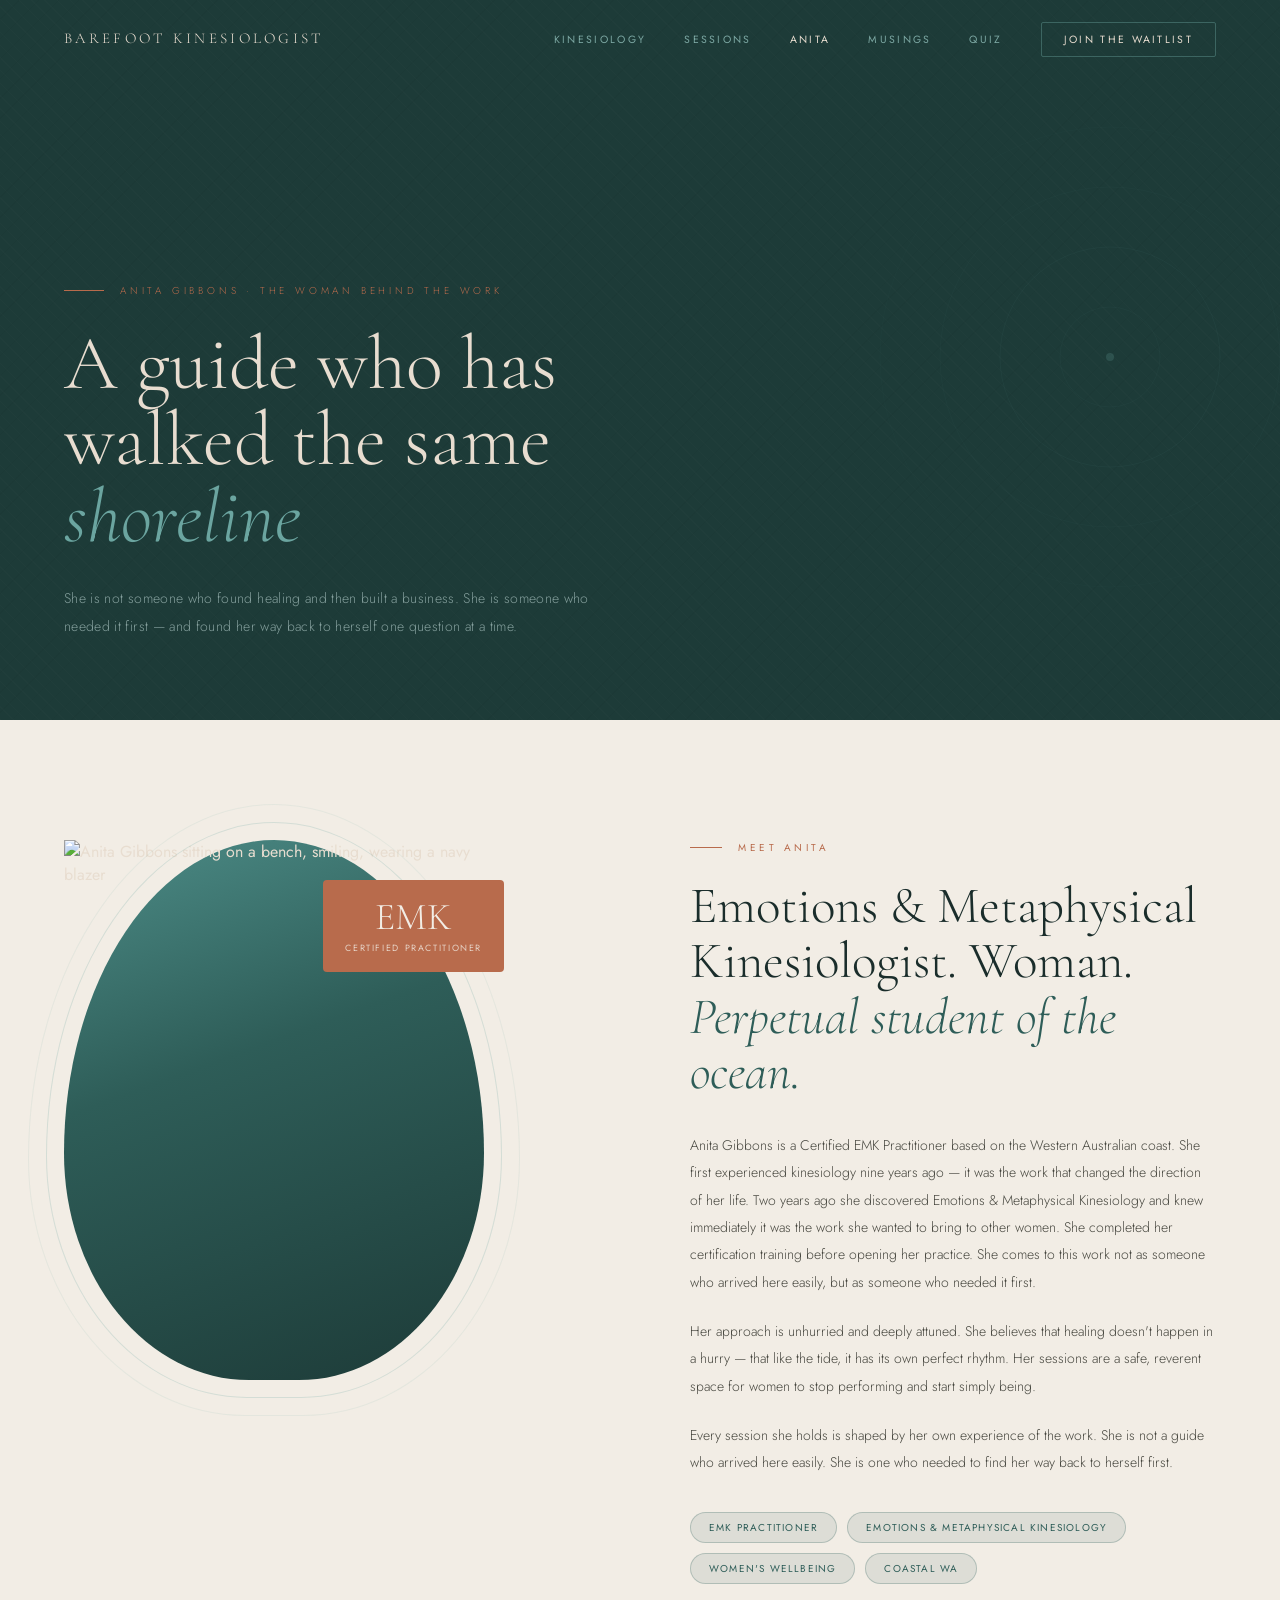
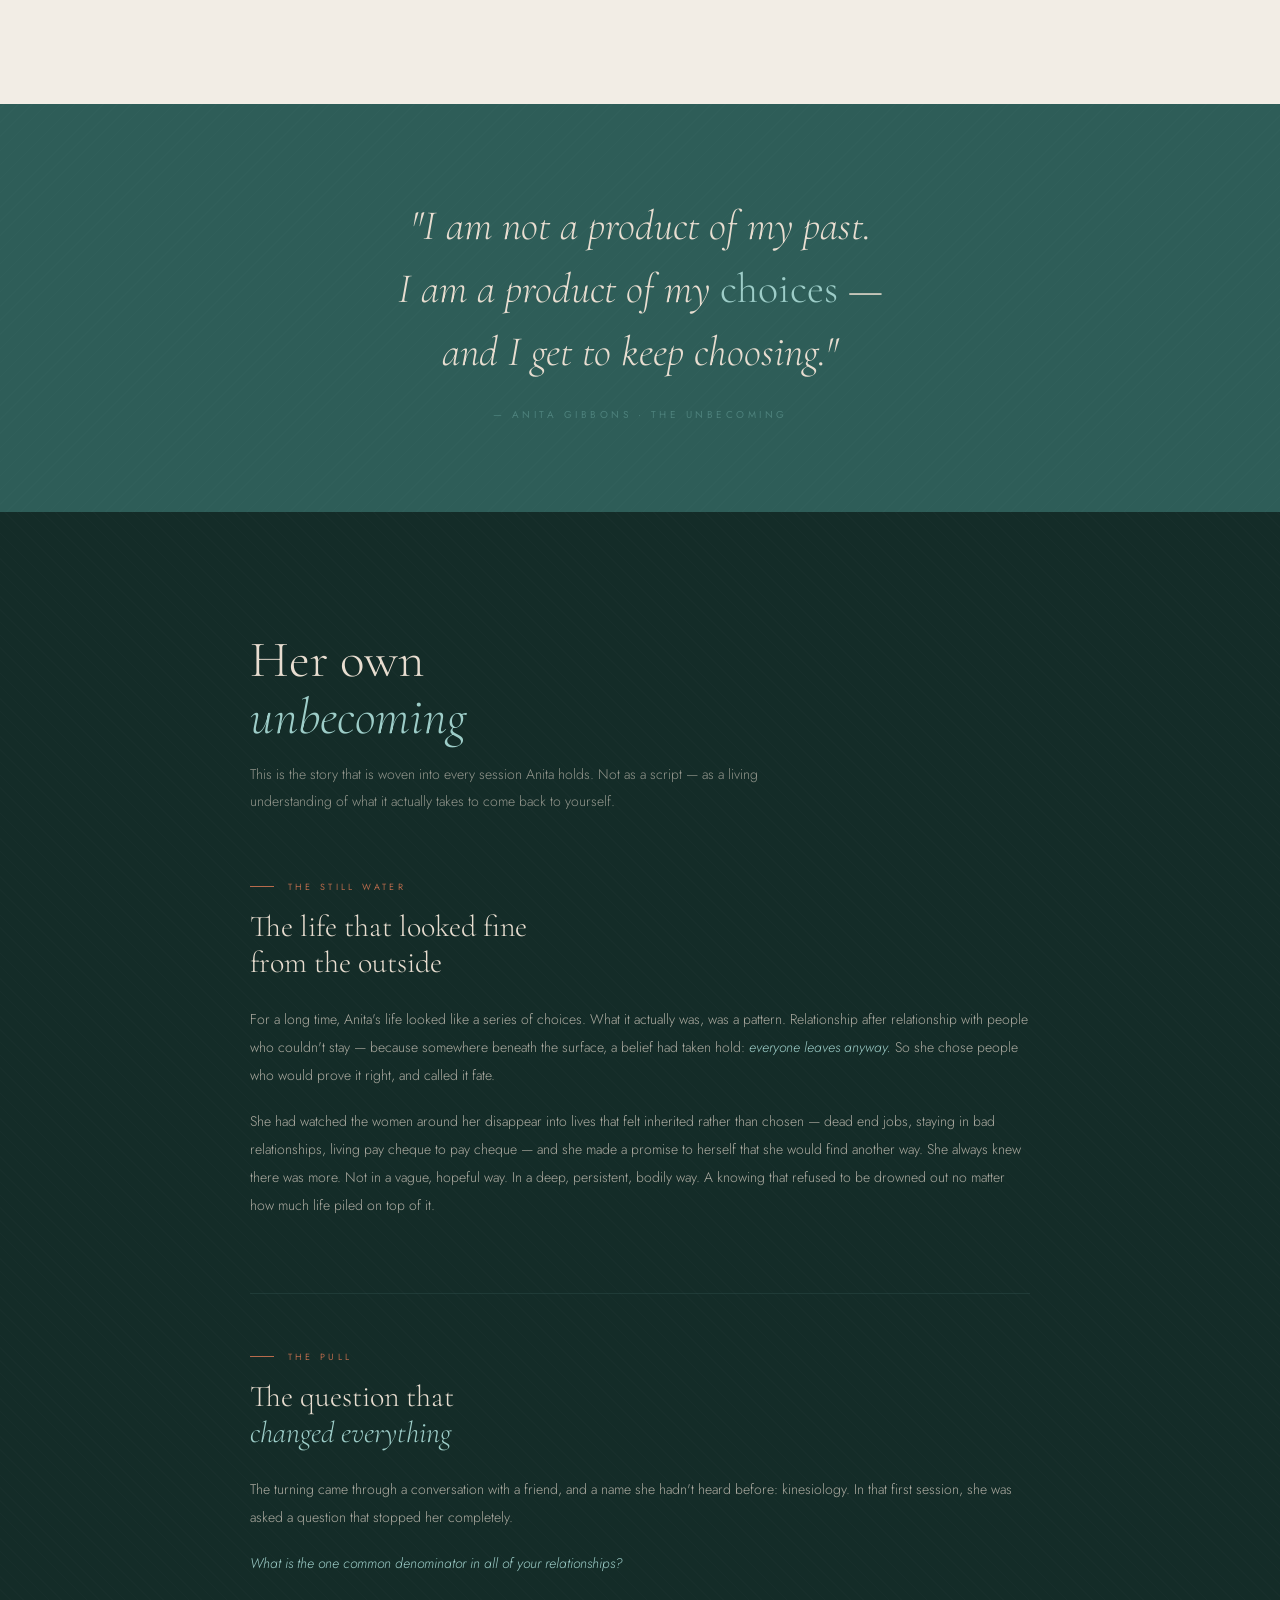
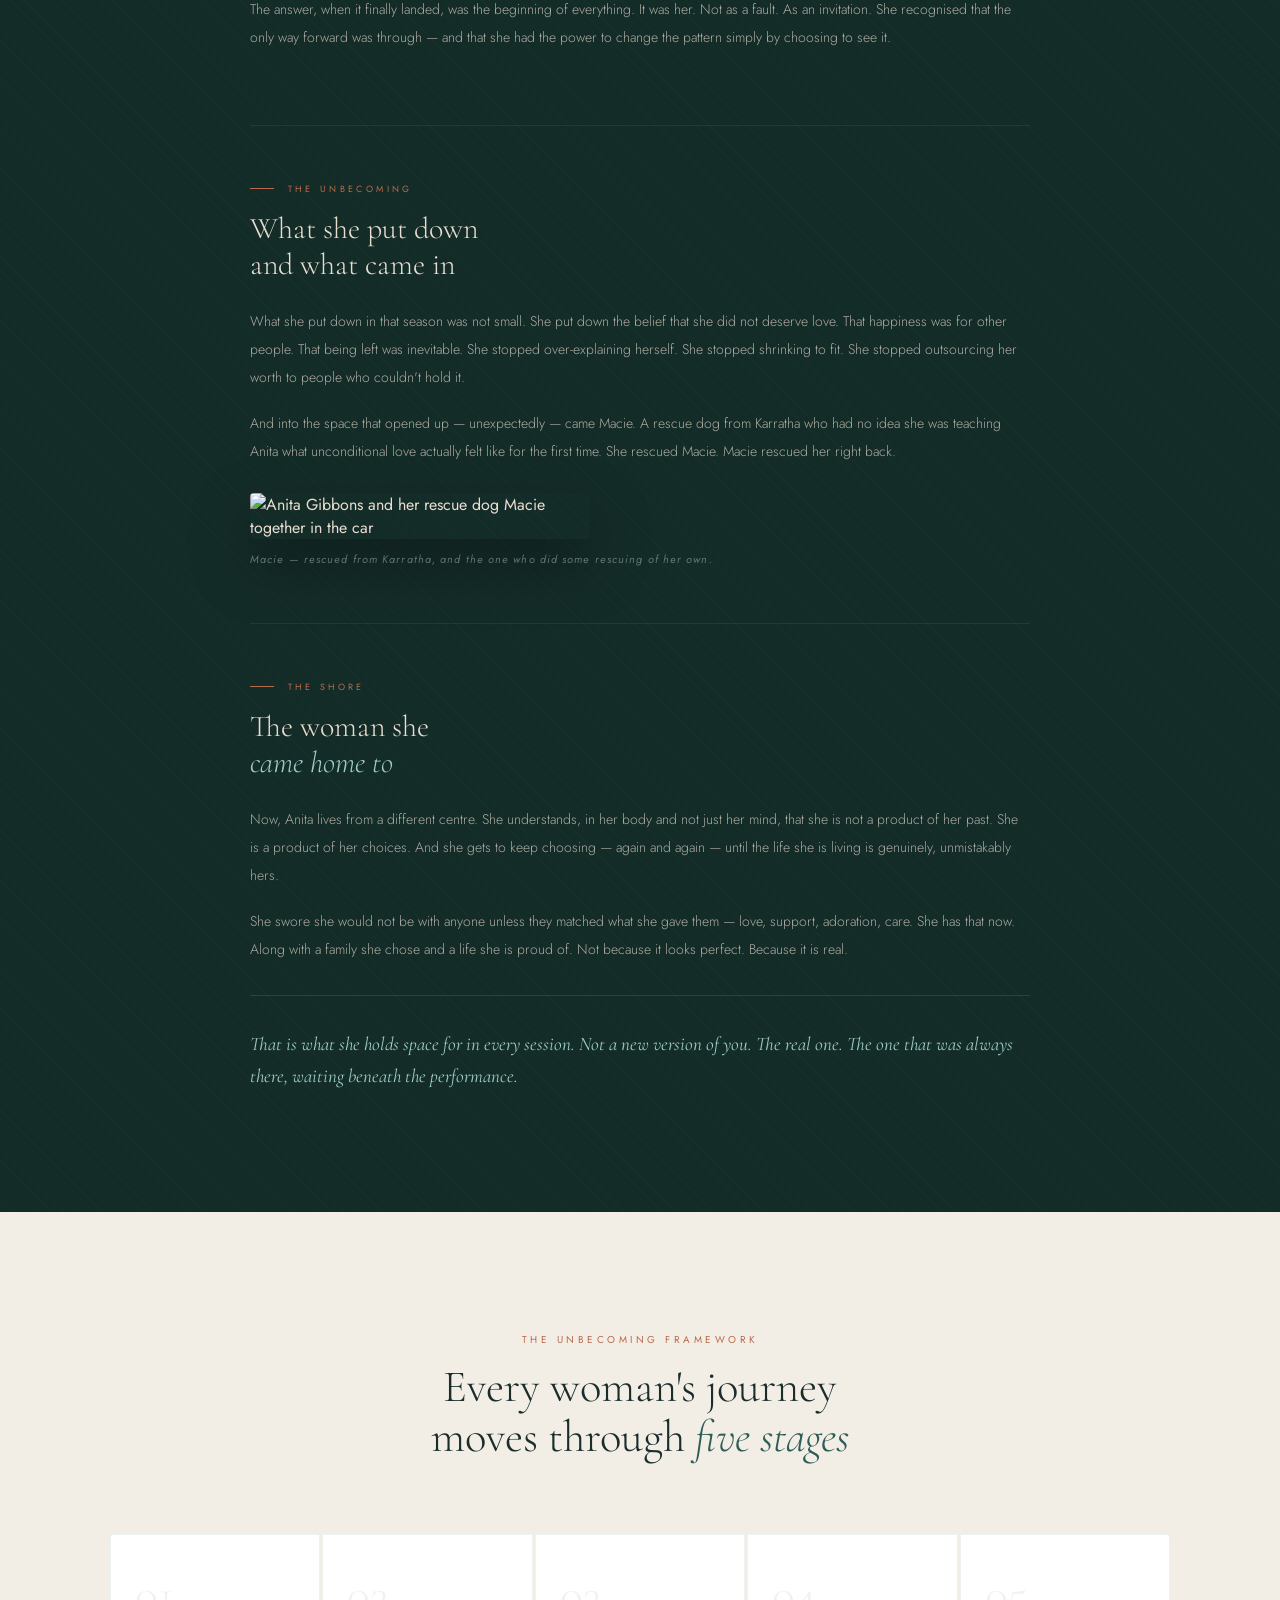
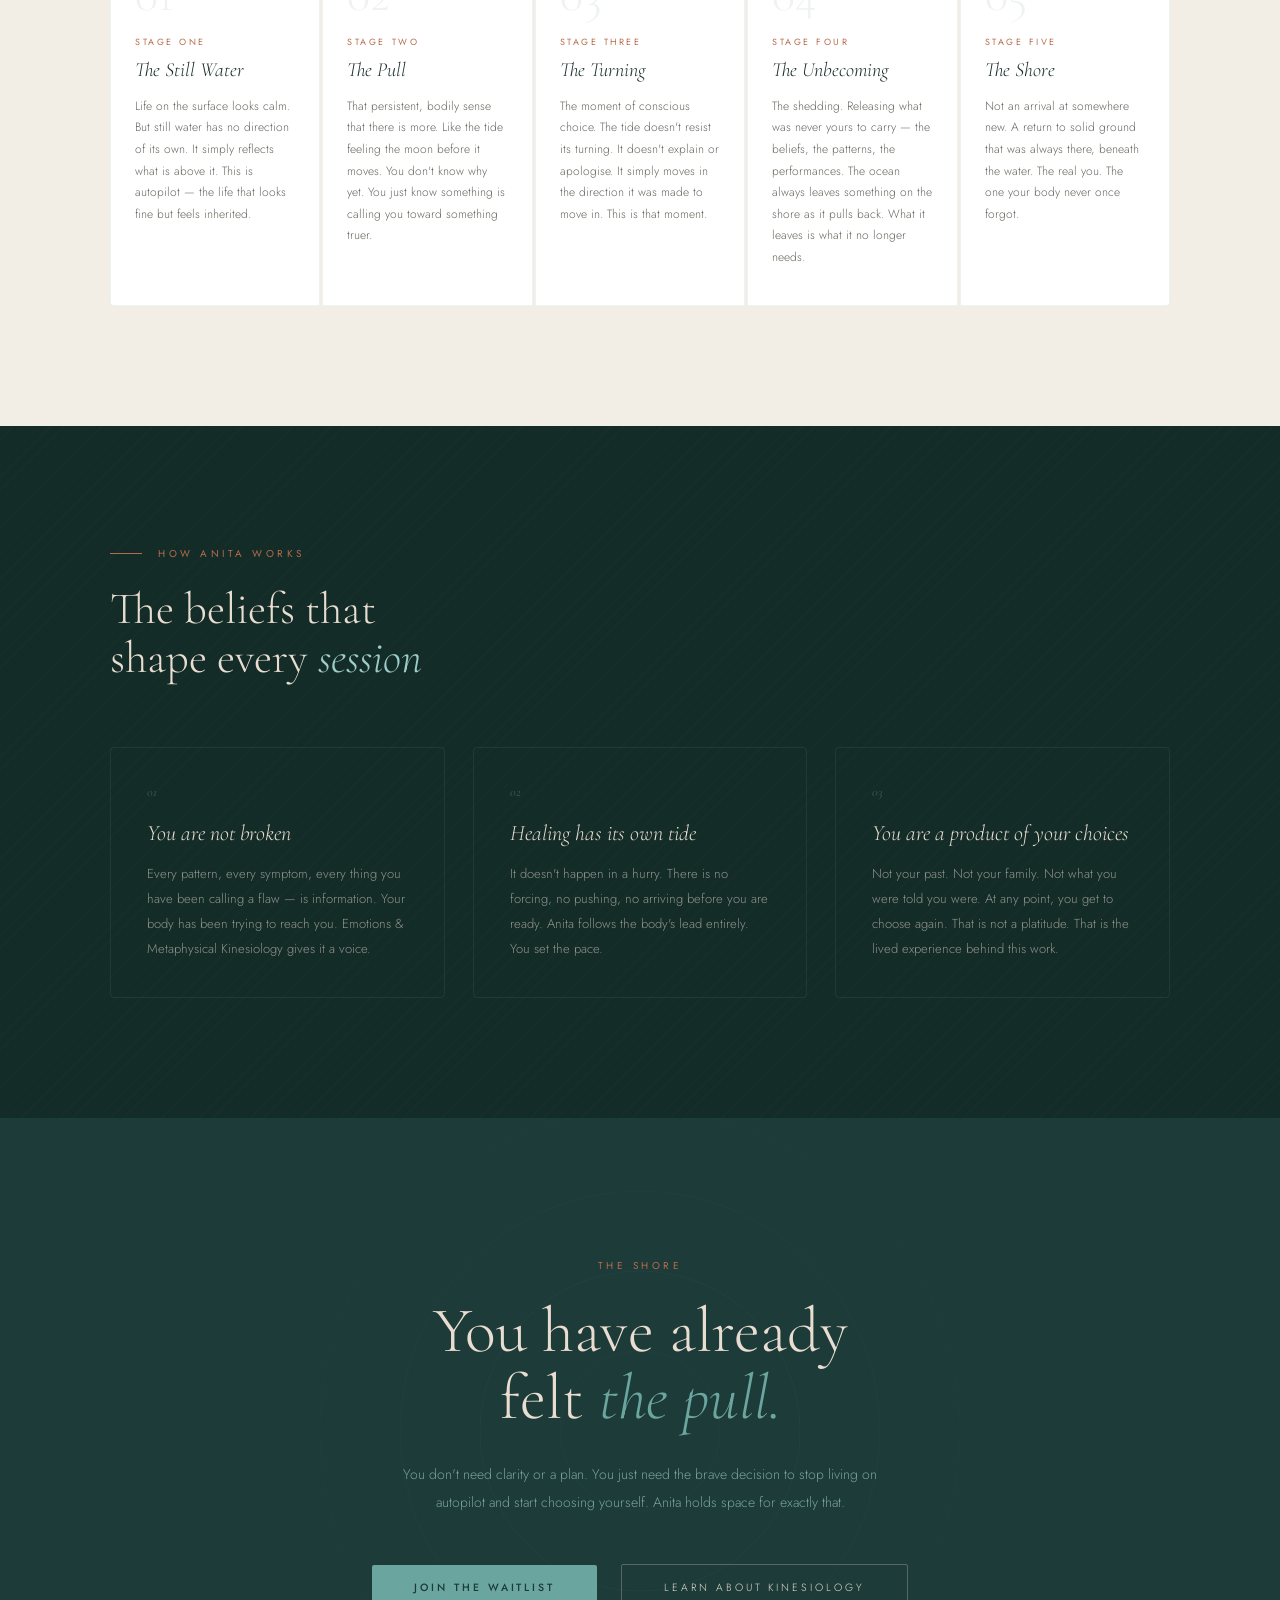
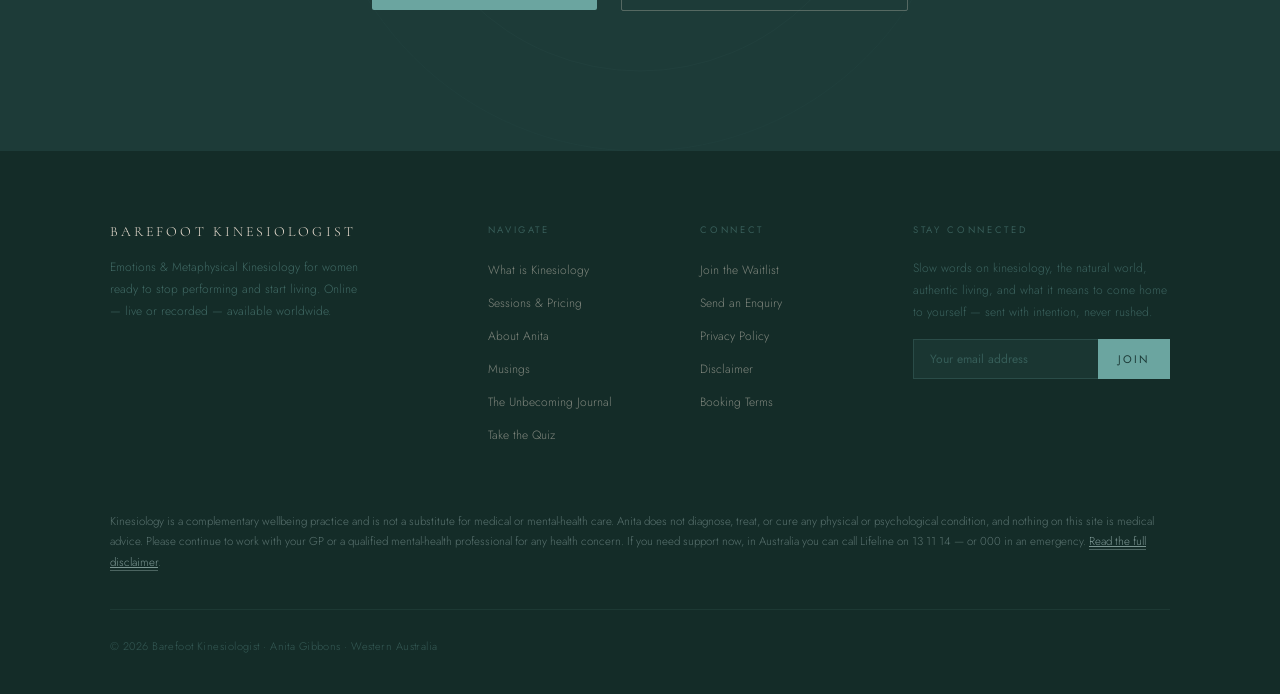
==== about.html @ 01e32546 "Add files via upload" ====
<!DOCTYPE html>
<html lang="en">
<head>
<meta charset="UTF-8">
<meta name="viewport" content="width=device-width, initial-scale=1.0">
<title>About Anita · Barefoot Kinesiologist</title>
<meta name="description" content="Meet Anita Gibbons — Emotions & Metaphysical Kinesiologist on the Western Australian coast, and the story of her own unbecoming.">
<link rel="icon" href="favicon.ico">
<link rel="apple-touch-icon" href="apple-touch-icon.png">
<meta property="og:type" content="website">
<meta property="og:site_name" content="Barefoot Kinesiologist">
<meta property="og:title" content="About Anita · Barefoot Kinesiologist">
<meta property="og:description" content="Meet Anita Gibbons — Emotions & Metaphysical Kinesiologist on the Western Australian coast, and the story of her own unbecoming.">
<meta property="og:image" content="/og-image.jpg">
<meta name="twitter:card" content="summary_large_image">
<link rel="preconnect" href="https://fonts.googleapis.com">
<link href="https://fonts.googleapis.com/css2?family=Cormorant+Garamond:ital,wght@0,300;0,400;0,500;1,300;1,400;1,500&family=Jost:wght@200;300;400;500&display=swap" rel="stylesheet">
<style>
*,*::before,*::after{margin:0;padding:0;box-sizing:border-box;}
html{scroll-behavior:smooth;}
:root{
  --bone:#E8DDD0;--sand:#D4B896;
  --terra:#B86B4C;--terra-l:#C8856A;
  --glass:#6BA5A0;--glass-l:#9DCDC8;--glass-d:#4A8580;
  --weed:#2E5D58;--dark:#1D3B38;--darker:#142C28;
  --cream:#F2EDE5;--cream2:#EDE7DF;
  --serif:'Cormorant Garamond',Georgia,serif;
  --sans:'Jost',sans-serif;
}
body{font-family:var(--sans);background:var(--dark);color:var(--bone);overflow-x:hidden;}
a{cursor:pointer;}

/* === NAV === */
nav{
  position:fixed;top:0;left:0;right:0;z-index:200;
  padding:26px 64px;display:flex;justify-content:space-between;align-items:center;
  transition:background .45s,padding .35s,border-color .4s;
  border-bottom:0.5px solid transparent;
}
nav.scrolled{
  background:rgba(20,44,40,0.96);backdrop-filter:blur(16px);
  padding:16px 64px;border-color:rgba(107,165,160,0.14);
}
.nav-logo{
  font-family:var(--serif);font-size:15px;font-weight:300;
  letter-spacing:.22em;text-transform:uppercase;color:var(--bone);text-decoration:none;
}
.nav-links{display:flex;gap:38px;list-style:none;align-items:center;}
.nav-links a{
  font-size:10.5px;letter-spacing:.22em;text-transform:uppercase;
  color:rgba(157,205,200,.75);text-decoration:none;transition:color .3s;
}
.nav-links a:hover{color:var(--bone);}
.nav-cta{
  padding:9px 22px !important;
  border:0.5px solid rgba(107,165,160,.4) !important;
  border-radius:2px;color:var(--bone) !important;
  transition:background .3s,border-color .3s !important;
}
.nav-cta:hover{background:rgba(107,165,160,.12) !important;border-color:var(--glass) !important;}

/* === PAGE HERO === */
#page-hero{
  min-height:80vh;background:var(--dark);
  display:flex;flex-direction:column;justify-content:flex-end;
  position:relative;overflow:hidden;padding:0 64px 80px;
}
.hero-grain{
  position:absolute;inset:0;pointer-events:none;
  background-image:repeating-linear-gradient(45deg,rgba(255,255,255,.011) 0,rgba(255,255,255,.011) 1px,transparent 1px,transparent 9px),
    repeating-linear-gradient(-45deg,rgba(0,0,0,.03) 0,rgba(0,0,0,.03) 1px,transparent 1px,transparent 14px);
}
.hero-rings{
  position:absolute;right:-80px;top:50%;transform:translateY(-50%);
  pointer-events:none;opacity:.6;
}
.hero-content{max-width:720px;position:relative;z-index:2;}
.hero-eyebrow{
  display:flex;align-items:center;gap:16px;margin-bottom:28px;
  opacity:0;animation:fadeUp .9s .2s forwards;
}
.hero-eyebrow-line{width:40px;height:0.5px;background:var(--terra);}
.hero-eyebrow span{font-size:10px;letter-spacing:.38em;text-transform:uppercase;color:var(--terra);font-weight:300;}
.hero-headline{
  font-family:var(--serif);font-size:clamp(48px,6vw,78px);font-weight:300;
  line-height:1.0;color:var(--bone);margin-bottom:28px;
  opacity:0;animation:fadeUp .9s .35s forwards;
}
.hero-headline em{font-style:italic;color:var(--glass);}
.hero-sub{
  font-size:14px;font-weight:300;line-height:2;color:rgba(158,184,181,.8);
  max-width:540px;letter-spacing:.025em;
  opacity:0;animation:fadeUp .9s .5s forwards;
}

@keyframes fadeUp{from{opacity:0;transform:translateY(24px)}to{opacity:1;transform:translateY(0)}}
@keyframes fadeIn{from{opacity:0}to{opacity:1}}

/* === SHARED === */
.btn-primary{
  display:inline-block;padding:15px 42px;background:var(--glass);
  color:var(--dark);font-family:var(--sans);font-size:10.5px;
  letter-spacing:.28em;text-transform:uppercase;font-weight:500;
  text-decoration:none;border-radius:2px;transition:background .3s,transform .2s;
}
.btn-primary:hover{background:var(--glass-l);transform:translateY(-2px);}
.btn-ghost{
  display:inline-block;padding:15px 42px;background:transparent;
  color:var(--bone);font-family:var(--sans);font-size:10.5px;
  letter-spacing:.28em;text-transform:uppercase;font-weight:300;
  text-decoration:none;border-radius:2px;
  border:0.5px solid rgba(232,221,208,.28);transition:border-color .3s,background .3s;
}
.btn-ghost:hover{border-color:rgba(232,221,208,.55);background:rgba(232,221,208,.04);}
.section-eyebrow{
  font-size:10px;letter-spacing:.35em;text-transform:uppercase;
  color:var(--terra);margin-bottom:24px;
  display:flex;align-items:center;gap:16px;
}
.eyebrow-line{width:32px;height:0.5px;background:var(--terra);}

/* === INTRO SECTION === */
#intro{
  background:var(--cream);padding:120px 64px;
  display:grid;grid-template-columns:1fr 1fr;
  gap:100px;align-items:start;
}
.intro-left{}
.intro-photo{
  width:100%;max-width:420px;
  height:540px;
  border-radius:50% 50% 44% 44% / 58% 58% 42% 42%;
  background:linear-gradient(160deg,#4D8D88 0%,#2E5D58 40%,#1D3B38 100%);
  position:relative;display:flex;align-items:flex-end;justify-content:center;
  padding-bottom:48px;
}
.intro-photo-text{
  font-family:var(--serif);font-style:italic;font-size:15px;
  color:rgba(232,221,208,.35);text-align:center;line-height:1.7;
}
.intro-photo-img{
  position:absolute;inset:0;width:100%;height:100%;
  object-fit:cover;object-position:50% 22%;
}
.intro-photo-ring{
  position:absolute;inset:-18px;
  border-radius:50% 50% 44% 44% / 58% 58% 42% 42%;
  border:0.5px solid rgba(107,165,160,.22);pointer-events:none;
}
.intro-photo-ring-2{
  position:absolute;inset:-36px;
  border-radius:50% 50% 44% 44% / 58% 58% 42% 42%;
  border:0.5px solid rgba(107,165,160,.1);pointer-events:none;
}
.intro-badge{
  position:absolute;top:40px;right:-20px;
  background:var(--terra);color:var(--cream);
  padding:18px 22px;border-radius:4px;text-align:center;
}
.intro-badge-num{
  font-family:var(--serif);font-size:38px;font-weight:300;
  display:block;line-height:1;color:var(--cream);
}
.intro-badge-label{
  font-size:9px;letter-spacing:.18em;text-transform:uppercase;
  display:block;margin-top:5px;opacity:.8;
}
.intro-right{}
.intro-h2{
  font-family:var(--serif);font-size:clamp(38px,4vw,54px);
  font-weight:300;line-height:1.08;color:#1A2D2B;margin-bottom:32px;
}
.intro-h2 em{font-style:italic;color:var(--weed);}
.intro-body{
  font-size:14px;font-weight:300;line-height:1.95;
  color:#484840;margin-bottom:22px;
}
.cred-row{display:flex;flex-wrap:wrap;gap:10px;margin-top:36px;}
.cred-pill{
  padding:7px 18px;border-radius:40px;
  background:rgba(46,93,88,.1);
  border:0.5px solid rgba(46,93,88,.25);
  font-size:10px;letter-spacing:.12em;text-transform:uppercase;
  color:var(--weed);
}

/* === PHILOSOPHY BAND === */
#philosophy{
  background:var(--weed);padding:90px 64px;
  text-align:center;position:relative;overflow:hidden;
}
#philosophy::after{
  content:'';position:absolute;inset:0;pointer-events:none;
  background-image:repeating-linear-gradient(-45deg,rgba(255,255,255,.013) 0,rgba(255,255,255,.013) 1px,transparent 1px,transparent 10px);
}
.philosophy-inner{max-width:780px;margin:0 auto;position:relative;z-index:1;}
.philosophy-quote{
  font-family:var(--serif);font-size:clamp(26px,3.5vw,42px);
  font-style:italic;font-weight:300;color:var(--bone);
  line-height:1.5;margin-bottom:24px;
}
.philosophy-quote em{font-style:normal;color:var(--glass-l);}
.philosophy-attr{
  font-size:10px;letter-spacing:.35em;text-transform:uppercase;
  color:rgba(107,165,160,.5);
}

/* === STORY SECTION === */
#story{
  background:var(--darker);padding:120px 64px;
  position:relative;overflow:hidden;
}
#story::before{
  content:'';position:absolute;inset:0;pointer-events:none;
  background-image:repeating-linear-gradient(45deg,rgba(255,255,255,.011) 0,rgba(255,255,255,.011) 1px,transparent 1px,transparent 9px);
}
.story-inner{
  max-width:780px;margin:0 auto;position:relative;z-index:1;
}
.story-header{margin-bottom:64px;}
.story-h2{
  font-family:var(--serif);font-size:clamp(36px,4vw,52px);
  font-weight:300;color:var(--bone);line-height:1.1;margin-bottom:16px;
}
.story-h2 em{font-style:italic;color:var(--glass-l);}
.story-intro{
  font-size:14px;font-weight:300;line-height:1.95;
  color:rgba(232,221,208,.6);max-width:560px;
}
.story-block{
  margin-bottom:56px;padding-bottom:56px;
  border-bottom:0.5px solid rgba(107,165,160,.12);
}
.story-block:last-child{border-bottom:none;margin-bottom:0;padding-bottom:0;}
.story-stage{
  font-size:9px;letter-spacing:.38em;text-transform:uppercase;
  color:var(--terra);margin-bottom:16px;
  display:flex;align-items:center;gap:14px;
}
.story-stage-line{width:24px;height:0.5px;background:var(--terra);}
.story-title{
  font-family:var(--serif);font-size:clamp(22px,2.5vw,30px);
  font-weight:300;color:var(--bone);line-height:1.2;margin-bottom:24px;
}
.story-title em{font-style:italic;color:var(--glass-l);}
.story-body{
  font-size:14px;font-weight:300;line-height:2;
  color:rgba(232,221,208,.72);margin-bottom:18px;
}
.story-body em{font-style:italic;color:var(--glass-l);}
.story-photo{
  margin:28px 0 4px;border-radius:4px;overflow:hidden;
  max-width:340px;box-shadow:0 24px 60px rgba(0,0,0,.35);
}
.story-photo img{width:100%;display:block;}
.story-photo-caption{
  font-size:11px;letter-spacing:.1em;color:rgba(158,184,181,.55);
  margin-top:12px;font-style:italic;
}
.story-closing{
  font-family:var(--serif);font-style:italic;font-size:19px;
  color:var(--glass-l);line-height:1.7;
  padding:32px 0 0;
  border-top:0.5px solid rgba(107,165,160,.2);
  margin-top:32px;
}

/* === FRAMEWORK SECTION === */
#framework{
  background:var(--cream);padding:120px 64px;
}
.framework-header{
  max-width:600px;margin:0 auto 72px;text-align:center;
}
.framework-tag{
  font-size:10px;letter-spacing:.35em;text-transform:uppercase;
  color:var(--terra);margin-bottom:16px;
}
.framework-h2{
  font-family:var(--serif);font-size:clamp(32px,3.5vw,48px);
  font-weight:300;color:#1A2D2B;line-height:1.1;
}
.framework-h2 em{font-style:italic;color:var(--weed);}
.framework-grid{
  display:grid;grid-template-columns:repeat(5,1fr);
  gap:2px;max-width:1060px;margin:0 auto;
}
.fw-card{
  padding:36px 24px;background:#fff;
  border:0.5px solid rgba(46,93,88,.08);
  position:relative;
}
.fw-card:first-child{border-radius:4px 0 0 4px;}
.fw-card:last-child{border-radius:0 4px 4px 0;}
.fw-num{
  font-family:var(--serif);font-size:48px;font-weight:300;
  color:rgba(46,93,88,.08);line-height:1;margin-bottom:16px;
}
.fw-stage{
  font-size:9px;letter-spacing:.28em;text-transform:uppercase;
  color:var(--terra);margin-bottom:10px;
}
.fw-name{
  font-family:var(--serif);font-size:20px;font-weight:300;
  color:#1A2D2B;line-height:1.2;margin-bottom:14px;font-style:italic;
}
.fw-desc{
  font-size:12px;font-weight:300;line-height:1.8;
  color:#686860;
}

/* === VALUES SECTION === */
#values{
  background:var(--darker);padding:120px 64px;
  position:relative;overflow:hidden;
}
#values::before{
  content:'';position:absolute;inset:0;pointer-events:none;
  background-image:repeating-linear-gradient(135deg,rgba(255,255,255,.01) 0,rgba(255,255,255,.01) 1px,transparent 1px,transparent 9px);
}
.values-inner{
  max-width:1060px;margin:0 auto;position:relative;z-index:1;
}
.values-header{
  max-width:500px;margin-bottom:64px;
}
.values-h2{
  font-family:var(--serif);font-size:clamp(32px,3.5vw,46px);
  font-weight:300;color:var(--bone);line-height:1.1;margin-bottom:0;
}
.values-h2 em{font-style:italic;color:var(--glass-l);}
.values-grid{
  display:grid;grid-template-columns:repeat(3,1fr);gap:28px;
}
.value-card{
  padding:36px;
  border:0.5px solid rgba(107,165,160,.12);
  border-radius:4px;
}
.value-num{
  font-family:var(--serif);font-size:13px;font-style:italic;
  color:rgba(107,165,160,.4);margin-bottom:20px;
}
.value-title{
  font-family:var(--serif);font-size:22px;font-weight:300;
  color:var(--bone);line-height:1.2;margin-bottom:16px;font-style:italic;
}
.value-body{
  font-size:13px;font-weight:300;line-height:1.9;
  color:rgba(232,221,208,.58);
}

/* === CTA === */
#cta{
  background:var(--dark);padding:140px 64px;
  text-align:center;position:relative;overflow:hidden;
}
.cta-rings{
  position:absolute;top:50%;left:50%;transform:translate(-50%,-50%);
  pointer-events:none;
}
.cta-inner{position:relative;z-index:1;}
.cta-tag{
  font-size:10px;letter-spacing:.35em;text-transform:uppercase;
  color:var(--terra);margin-bottom:24px;
}
.cta-headline{
  font-family:var(--serif);font-size:clamp(38px,5vw,66px);
  font-weight:300;color:var(--bone);line-height:1.05;
  margin-bottom:28px;
}
.cta-headline em{font-style:italic;color:var(--glass);}
.cta-sub{
  font-size:14px;font-weight:300;line-height:2;
  color:rgba(157,205,200,.7);max-width:480px;margin:0 auto 48px;
}
.cta-buttons{display:flex;align-items:center;justify-content:center;gap:24px;}

/* === FOOTER === */
footer{background:var(--darker);padding:72px 64px 40px;}
.footer-grid{
  display:grid;grid-template-columns:2fr 1fr 1fr 1fr;
  gap:48px;max-width:1060px;margin:0 auto 56px;
}
.footer-brand-logo{
  font-family:var(--serif);font-size:14px;font-weight:300;
  letter-spacing:.22em;text-transform:uppercase;color:var(--bone);
  text-decoration:none;display:block;margin-bottom:16px;
}
.footer-tagline{
  font-size:12px;font-weight:300;line-height:1.85;
  color:rgba(107,165,160,.5);max-width:260px;
}
.footer-col-head{
  font-size:9.5px;letter-spacing:.28em;text-transform:uppercase;
  color:rgba(107,165,160,.4);margin-bottom:20px;
}
.footer-list{list-style:none;}
.footer-list li{margin-bottom:10px;}
.footer-list a{
  font-size:12px;font-weight:300;color:rgba(232,221,208,.5);
  text-decoration:none;transition:color .3s;
}
.footer-list a:hover{color:var(--bone);}
.footer-newsletter-note{
  font-size:12px;font-weight:300;line-height:1.85;
  color:rgba(107,165,160,.45);margin-bottom:16px;
}
.nl-row{display:flex;gap:0;}
.nl-row input{
  flex:1;background:rgba(107,165,160,.08);border:0.5px solid rgba(107,165,160,.2);
  border-right:none;padding:10px 16px;color:var(--bone);
  font-family:var(--sans);font-size:12px;outline:none;
}
.nl-row input::placeholder{color:rgba(107,165,160,.35);}
.nl-row button{
  background:var(--glass);color:var(--dark);border:none;
  padding:10px 20px;font-family:var(--sans);font-size:11px;
  letter-spacing:.18em;text-transform:uppercase;cursor:pointer;
  transition:background .3s;
}
.nl-row button:hover{background:var(--glass-l);}
.footer-bottom{
  max-width:1060px;margin:0 auto;
  border-top:0.5px solid rgba(107,165,160,.1);
  padding-top:28px;display:flex;justify-content:space-between;align-items:center;
}
.footer-copy{font-size:11px;font-weight:300;color:rgba(107,165,160,.38);letter-spacing:.04em;}
.footer-socials{display:flex;gap:22px;}
.soc-link{
  font-size:10px;letter-spacing:.2em;text-transform:uppercase;
  color:rgba(107,165,160,.42);text-decoration:none;transition:color .3s;
}
.soc-link:hover{color:var(--glass-l);}

/* REVEAL */
.reveal{opacity:0;transform:translateY(30px);transition:opacity .75s ease,transform .75s ease;}
.reveal.on{opacity:1;transform:translateY(0);}
.reveal-l{opacity:0;transform:translateX(-30px);transition:opacity .75s ease,transform .75s ease;}
.reveal-l.on{opacity:1;transform:translateX(0);}
.reveal-r{opacity:0;transform:translateX(30px);transition:opacity .75s ease,transform .75s ease;}
.reveal-r.on{opacity:1;transform:translateX(0);}
.d1{transition-delay:.1s;}.d2{transition-delay:.2s;}.d3{transition-delay:.3s;}.d4{transition-delay:.4s;}

/* === WAITLIST MODAL === */
.wl-backdrop{position:fixed;inset:0;z-index:9000;background:rgba(14,28,26,0.85);backdrop-filter:blur(8px);display:flex;align-items:center;justify-content:center;padding:24px;opacity:0;pointer-events:none;transition:opacity .35s;}
.wl-backdrop.open{opacity:1;pointer-events:all;}
.wl-modal{background:var(--dark);width:100%;max-width:520px;border-radius:4px;border:0.5px solid rgba(107,165,160,.22);position:relative;overflow:hidden;transform:translateY(32px) scale(0.97);transition:transform .42s cubic-bezier(.22,1,.36,1);}
.wl-backdrop.open .wl-modal{transform:translateY(0) scale(1);}
.wl-accent{height:2px;background:linear-gradient(90deg,var(--terra) 0%,var(--glass) 100%);}
.wl-close{position:absolute;top:16px;right:18px;background:none;border:none;cursor:pointer;color:rgba(107,165,160,.38);font-size:18px;line-height:1;transition:color .2s;padding:6px;}
.wl-close:hover{color:rgba(107,165,160,.75);}
.wl-body{padding:42px 46px 46px;}
.wl-eyebrow{font-size:9.5px;letter-spacing:.38em;text-transform:uppercase;color:var(--terra);margin-bottom:14px;display:flex;align-items:center;gap:14px;}
.wl-eyebrow-line{width:28px;height:0.5px;background:var(--terra);}
.wl-title{font-family:var(--serif);font-size:38px;font-weight:300;font-style:italic;color:var(--bone);line-height:1.08;margin-bottom:10px;}
.wl-sub{font-size:13px;font-weight:300;line-height:1.85;color:rgba(157,205,200,.6);margin-bottom:30px;}
.wl-session-label{display:block;font-size:9.5px;letter-spacing:.22em;text-transform:uppercase;color:rgba(157,205,200,.45);margin-bottom:10px;}
.wl-pills{display:flex;flex-wrap:wrap;gap:8px;margin-bottom:28px;}
.wl-pill{padding:9px 16px;border-radius:2px;cursor:pointer;font-family:var(--sans);font-size:10.5px;font-weight:300;letter-spacing:.12em;text-transform:uppercase;border:0.5px solid rgba(107,165,160,.26);color:rgba(157,205,200,.6);background:transparent;transition:all .2s;}
.wl-pill:hover{border-color:var(--glass);color:var(--glass-l);}
.wl-pill.active{background:rgba(107,165,160,.13);border-color:var(--glass);color:var(--glass-l);}
.wl-row{margin-bottom:15px;}
.wl-row label{display:block;font-size:9.5px;letter-spacing:.2em;text-transform:uppercase;color:rgba(157,205,200,.45);margin-bottom:8px;}
.wl-row input,.wl-row textarea{width:100%;padding:13px 16px;background:rgba(255,255,255,.04);border:0.5px solid rgba(107,165,160,.24);border-radius:2px;color:var(--bone);font-family:var(--sans);font-size:13px;font-weight:300;outline:none;transition:border-color .25s;resize:none;}
.wl-row input::placeholder,.wl-row textarea::placeholder{color:rgba(107,165,160,.28);}
.wl-row input:focus,.wl-row textarea:focus{border-color:rgba(107,165,160,.55);}
.wl-row input.wl-error{border-color:rgba(184,107,76,.65);}
.wl-submit{width:100%;margin-top:10px;padding:16px;background:var(--terra);border:none;border-radius:2px;color:var(--cream);font-family:var(--sans);font-size:10.5px;letter-spacing:.28em;text-transform:uppercase;font-weight:500;cursor:pointer;transition:background .3s,transform .2s;}
.wl-submit:hover{background:var(--terra-l);transform:translateY(-2px);}
.wl-note{font-size:11px;font-weight:300;color:rgba(107,165,160,.35);margin-top:14px;text-align:center;line-height:1.65;}
.wl-success{display:none;text-align:center;padding:64px 46px;}
.wl-success.show{display:block;}
.wl-success-ring{width:52px;height:52px;border-radius:50%;border:0.5px solid rgba(107,165,160,.38);display:flex;align-items:center;justify-content:center;margin:0 auto 26px;color:var(--glass);font-size:22px;}
.wl-success-title{font-family:var(--serif);font-size:34px;font-weight:300;font-style:italic;color:var(--bone);margin-bottom:12px;}
.wl-success-body{font-size:13px;font-weight:300;line-height:1.85;color:rgba(157,205,200,.6);max-width:320px;margin:0 auto 34px;}
</style>
<link rel="stylesheet" href="mobile.css">
</head>
<body>

<!-- MOBILE MENU -->
<div class="nav-mobile-menu" id="navMobileMenu" style="display:none;">
  <button class="nav-mobile-close" id="navMobileClose" aria-label="Close menu">&#x2715;</button>
  <ul>
      <li><a href="kinesiology.html">Kinesiology</a></li>
      <li><a href="sessions.html">Sessions</a></li>
      <li><a href="about.html">Anita</a></li>
      <li><a href="musings.html">Musings</a></li>
      <li><a href="quiz.html">Quiz</a></li>
    <li><a href="#" onclick="openWaitlist('');return false;" class="nav-mobile-cta">Join the Waitlist</a></li>
  </ul>
</div>

<!-- NAVIGATION -->
<nav id="main-nav">
  <a href="index.html" class="nav-logo">Barefoot Kinesiologist</a>
  <ul class="nav-links">
    <li><a href="kinesiology.html">Kinesiology</a></li>
    <li><a href="sessions.html">Sessions</a></li>
    <li><a href="about.html" style="color:var(--bone);">Anita</a></li>
    <li><a href="musings.html">Musings</a></li>
    <li><a href="quiz.html">Quiz</a></li>
    <li><a href="#" class="nav-cta" onclick="openWaitlist('');return false;">Join the Waitlist</a></li>
  </ul>
  <button class="nav-hamburger" id="navHamburger" aria-label="Open menu"><span></span><span></span><span></span></button>
</nav>

<!-- PAGE HERO -->
<section id="page-hero">
  <div class="hero-grain"></div>
  <div class="hero-rings">
    <svg aria-hidden="true" width="500" height="500" viewBox="0 0 500 500" fill="none">
      <circle cx="250" cy="250" r="230" stroke="rgba(107,165,160,0.09)" stroke-width="0.5"/>
      <circle cx="250" cy="250" r="170" stroke="rgba(107,165,160,0.13)" stroke-width="0.5"/>
      <circle cx="250" cy="250" r="110" stroke="rgba(107,165,160,0.18)" stroke-width="0.5"/>
      <circle cx="250" cy="250" r="50" stroke="rgba(107,165,160,0.15)" stroke-width="0.5"/>
      <circle cx="250" cy="250" r="4" fill="rgba(107,165,160,0.35)"/>
      <line x1="250" y1="20" x2="250" y2="480" stroke="rgba(107,165,160,0.04)" stroke-width="0.5"/>
      <line x1="20" y1="250" x2="480" y2="250" stroke="rgba(107,165,160,0.04)" stroke-width="0.5"/>
    </svg>
  </div>
  <div class="hero-content">
    <div class="hero-eyebrow">
      <div class="hero-eyebrow-line"></div>
      <span>Anita Gibbons · The woman behind the work</span>
    </div>
    <h1 class="hero-headline">
      A guide who has<br>walked the same <em>shoreline</em>
    </h1>
    <p class="hero-sub">
      She is not someone who found healing and then built a business. She is someone who needed it first — and found her way back to herself one question at a time.
    </p>
  </div>
</section>

<!-- INTRO -->
<section id="intro">
  <div class="intro-left reveal-l">
    <div class="intro-photo">
      <img class="intro-photo-img" src="images/anita-bench.jpg" alt="Anita Gibbons sitting on a bench, smiling, wearing a navy blazer">
      <div class="intro-photo-ring"></div>
      <div class="intro-photo-ring-2"></div>
      <div class="intro-badge">
        <span class="intro-badge-num">EMK</span>
        <span class="intro-badge-label">Certified Practitioner</span>
      </div>
    </div>
  </div>

  <div class="intro-right reveal-r">
    <div class="section-eyebrow" style="color:var(--terra);">
      <div class="eyebrow-line"></div>
      Meet Anita
    </div>
    <h2 class="intro-h2">Emotions &amp; Metaphysical<br>Kinesiologist. Woman.<br><em>Perpetual student of the ocean.</em></h2>
    <p class="intro-body">
      Anita Gibbons is a Certified EMK Practitioner based on the Western Australian coast. She first experienced kinesiology nine years ago — it was the work that changed the direction of her life. Two years ago she discovered Emotions & Metaphysical Kinesiology and knew immediately it was the work she wanted to bring to other women. She completed her certification training before opening her practice. She comes to this work not as someone who arrived here easily, but as someone who needed it first.
    </p>
    <p class="intro-body">
      Her approach is unhurried and deeply attuned. She believes that healing doesn't happen in a hurry — that like the tide, it has its own perfect rhythm. Her sessions are a safe, reverent space for women to stop performing and start simply being.
    </p>
    <p class="intro-body">
      Every session she holds is shaped by her own experience of the work. She is not a guide who arrived here easily. She is one who needed to find her way back to herself first.
    </p>
    <div class="cred-row">
      <span class="cred-pill">EMK Practitioner</span>
      <span class="cred-pill">Emotions & Metaphysical Kinesiology</span>
      <span class="cred-pill">Women's Wellbeing</span>
      <span class="cred-pill">Coastal WA</span>
    </div>
  </div>
</section>

<!-- PHILOSOPHY BAND -->
<section id="philosophy">
  <div class="philosophy-inner reveal">
    <p class="philosophy-quote">
      "I am not a product of my past.<br>I am a product of my <em>choices</em> —<br>and I get to keep choosing."
    </p>
    <p class="philosophy-attr">— Anita Gibbons · The unbecoming</p>
  </div>
</section>

<!-- STORY -->
<section id="story">
  <div class="story-inner">
    <div class="story-header reveal">
      <h2 class="story-h2">Her own<br><em>unbecoming</em></h2>
      <p class="story-intro">This is the story that is woven into every session Anita holds. Not as a script — as a living understanding of what it actually takes to come back to yourself.</p>
    </div>

    <div class="story-block reveal d1">
      <div class="story-stage"><div class="story-stage-line"></div>The Still Water</div>
      <h3 class="story-title">The life that looked fine<br>from the outside</h3>
      <p class="story-body">
        For a long time, Anita's life looked like a series of choices. What it actually was, was a pattern. Relationship after relationship with people who couldn't stay — because somewhere beneath the surface, a belief had taken hold: <em>everyone leaves anyway.</em> So she chose people who would prove it right, and called it fate.
      </p>
      <p class="story-body">
        She had watched the women around her disappear into lives that felt inherited rather than chosen — dead end jobs, staying in bad relationships, living pay cheque to pay cheque — and she made a promise to herself that she would find another way. She always knew there was more. Not in a vague, hopeful way. In a deep, persistent, bodily way. A knowing that refused to be drowned out no matter how much life piled on top of it.
      </p>
    </div>

    <div class="story-block reveal d2">
      <div class="story-stage"><div class="story-stage-line"></div>The Pull</div>
      <h3 class="story-title">The question that<br><em>changed everything</em></h3>
      <p class="story-body">
        The turning came through a conversation with a friend, and a name she hadn't heard before: kinesiology. In that first session, she was asked a question that stopped her completely.
      </p>
      <p class="story-body">
        <em>What is the one common denominator in all of your relationships?</em>
      </p>
      <p class="story-body">
        The answer, when it finally landed, was the beginning of everything. It was her. Not as a fault. As an invitation. She recognised that the only way forward was through — and that she had the power to change the pattern simply by choosing to see it.
      </p>
    </div>

    <div class="story-block reveal d3">
      <div class="story-stage"><div class="story-stage-line"></div>The Unbecoming</div>
      <h3 class="story-title">What she put down<br>and what came in</h3>
      <p class="story-body">
        What she put down in that season was not small. She put down the belief that she did not deserve love. That happiness was for other people. That being left was inevitable. She stopped over-explaining herself. She stopped shrinking to fit. She stopped outsourcing her worth to people who couldn't hold it.
      </p>
      <p class="story-body">
        And into the space that opened up — unexpectedly — came Macie. A rescue dog from Karratha who had no idea she was teaching Anita what unconditional love actually felt like for the first time. She rescued Macie. Macie rescued her right back.
      </p>
      <div class="story-photo">
        <img src="images/anita-macie.jpg" alt="Anita Gibbons and her rescue dog Macie together in the car">
      </div>
      <p class="story-photo-caption">Macie — rescued from Karratha, and the one who did some rescuing of her own.</p>
    </div>

    <div class="story-block reveal d4">
      <div class="story-stage"><div class="story-stage-line"></div>The Shore</div>
      <h3 class="story-title">The woman she<br><em>came home to</em></h3>
      <p class="story-body">
        Now, Anita lives from a different centre. She understands, in her body and not just her mind, that she is not a product of her past. She is a product of her choices. And she gets to keep choosing — again and again — until the life she is living is genuinely, unmistakably hers.
      </p>
      <p class="story-body">
        She swore she would not be with anyone unless they matched what she gave them — love, support, adoration, care. She has that now. Along with a family she chose and a life she is proud of. Not because it looks perfect. Because it is real.
      </p>
      <div class="story-closing">
        That is what she holds space for in every session. Not a new version of you. The real one. The one that was always there, waiting beneath the performance.
      </div>
    </div>
  </div>
</section>

<!-- THE FRAMEWORK -->
<section id="framework">
  <div class="framework-header reveal">
    <div class="framework-tag">The unbecoming framework</div>
    <h2 class="framework-h2">Every woman's journey<br>moves through <em>five stages</em></h2>
  </div>
  <div class="framework-grid">
    <div class="fw-card reveal d1">
      <div class="fw-num">01</div>
      <div class="fw-stage">Stage one</div>
      <div class="fw-name">The Still Water</div>
      <p class="fw-desc">Life on the surface looks calm. But still water has no direction of its own. It simply reflects what is above it. This is autopilot — the life that looks fine but feels inherited.</p>
    </div>
    <div class="fw-card reveal d2">
      <div class="fw-num">02</div>
      <div class="fw-stage">Stage two</div>
      <div class="fw-name">The Pull</div>
      <p class="fw-desc">That persistent, bodily sense that there is more. Like the tide feeling the moon before it moves. You don't know why yet. You just know something is calling you toward something truer.</p>
    </div>
    <div class="fw-card reveal d3">
      <div class="fw-num">03</div>
      <div class="fw-stage">Stage three</div>
      <div class="fw-name">The Turning</div>
      <p class="fw-desc">The moment of conscious choice. The tide doesn't resist its turning. It doesn't explain or apologise. It simply moves in the direction it was made to move in. This is that moment.</p>
    </div>
    <div class="fw-card reveal d4">
      <div class="fw-num">04</div>
      <div class="fw-stage">Stage four</div>
      <div class="fw-name">The Unbecoming</div>
      <p class="fw-desc">The shedding. Releasing what was never yours to carry — the beliefs, the patterns, the performances. The ocean always leaves something on the shore as it pulls back. What it leaves is what it no longer needs.</p>
    </div>
    <div class="fw-card reveal d4">
      <div class="fw-num">05</div>
      <div class="fw-stage">Stage five</div>
      <div class="fw-name">The Shore</div>
      <p class="fw-desc">Not an arrival at somewhere new. A return to solid ground that was always there, beneath the water. The real you. The one your body never once forgot.</p>
    </div>
  </div>
</section>

<!-- VALUES -->
<section id="values">
  <div class="values-inner">
    <div class="values-header reveal">
      <div class="section-eyebrow" style="color:var(--terra);">
        <div class="eyebrow-line"></div>
        How Anita works
      </div>
      <h2 class="values-h2">The beliefs that<br>shape every <em>session</em></h2>
    </div>
    <div class="values-grid">
      <div class="value-card reveal d1">
        <div class="value-num">01</div>
        <div class="value-title">You are not broken</div>
        <p class="value-body">Every pattern, every symptom, every thing you have been calling a flaw — is information. Your body has been trying to reach you. Emotions & Metaphysical Kinesiology gives it a voice.</p>
      </div>
      <div class="value-card reveal d2">
        <div class="value-num">02</div>
        <div class="value-title">Healing has its own tide</div>
        <p class="value-body">It doesn't happen in a hurry. There is no forcing, no pushing, no arriving before you are ready. Anita follows the body's lead entirely. You set the pace.</p>
      </div>
      <div class="value-card reveal d3">
        <div class="value-num">03</div>
        <div class="value-title">You are a product of your choices</div>
        <p class="value-body">Not your past. Not your family. Not what you were told you were. At any point, you get to choose again. That is not a platitude. That is the lived experience behind this work.</p>
      </div>
    </div>
  </div>
</section>

<!-- CTA -->
<section id="cta">
  <div class="cta-rings">
    <svg aria-hidden="true" width="700" height="700" viewBox="0 0 700 700" fill="none">
      <circle cx="350" cy="350" r="320" stroke="rgba(107,165,160,0.06)" stroke-width="0.5"/>
      <circle cx="350" cy="350" r="240" stroke="rgba(107,165,160,0.09)" stroke-width="0.5"/>
      <circle cx="350" cy="350" r="160" stroke="rgba(107,165,160,0.12)" stroke-width="0.5"/>
      <circle cx="350" cy="350" r="80" stroke="rgba(107,165,160,0.09)" stroke-width="0.5"/>
    </svg>
  </div>
  <div class="cta-inner">
    <div class="cta-tag reveal">The shore</div>
    <h2 class="cta-headline reveal d1">
      You have already<br>felt <em>the pull.</em>
    </h2>
    <p class="cta-sub reveal d2">
      You don't need clarity or a plan. You just need the brave decision to stop living on autopilot and start choosing yourself. Anita holds space for exactly that.
    </p>
    <div class="cta-buttons reveal d3">
      <a href="#" class="btn-primary" onclick="openWaitlist('');return false;">Join the waitlist</a>
      <a href="kinesiology.html" class="btn-ghost">Learn about kinesiology</a>
    </div>
  </div>
</section>

<!-- FOOTER -->
<footer>
  <div class="footer-grid">
    <div>
      <a href="index.html" class="footer-brand-logo">Barefoot Kinesiologist</a>
      <p class="footer-tagline">Emotions &amp; Metaphysical Kinesiology for women ready to stop performing and start living. Online &mdash; live or recorded &mdash; available worldwide.</p>
    </div>
    <div>
      <div class="footer-col-head">Navigate</div>
      <ul class="footer-list">
        <li><a href="kinesiology.html">What is Kinesiology</a></li>
        <li><a href="sessions.html">Sessions &amp; Pricing</a></li>
        <li><a href="about.html">About Anita</a></li>
        <li><a href="musings.html">Musings</a></li>
        <li><a href="journal-prompts.html">The Unbecoming Journal</a></li>
        <li><a href="quiz.html">Take the Quiz</a></li>
      </ul>
    </div>
    <div>
      <div class="footer-col-head">Connect</div>
      <ul class="footer-list">
        <li><a href="#" onclick="openWaitlist('');return false;">Join the Waitlist</a></li>
        <li><a href="mailto:hello@thebarefootkinesiologist.com">Send an Enquiry</a></li>
        <li><a href="privacy-policy.html">Privacy Policy</a></li>
        <li><a href="disclaimer.html">Disclaimer</a></li>
        <li><a href="booking-terms.html">Booking Terms</a></li>
      </ul>
    </div>
    <div>
      <div class="footer-col-head">Stay connected</div>
      <p class="footer-newsletter-note">Slow words on kinesiology, the natural world, authentic living, and what it means to come home to yourself &mdash; sent with intention, never rushed.</p>
      <form class="nl-row" name="newsletter" method="POST" data-netlify="true" action="thank-you.html">
        <input type="hidden" name="form-name" value="newsletter">
        <input type="email" name="email" required placeholder="Your email address" aria-label="Email address">
        <button type="submit">Join</button>
      </form>
    </div>
  </div>

  <p class="footer-disclaimer" style="max-width:1060px;margin:0 auto 36px;font-size:11.5px;font-weight:300;line-height:1.8;color:rgba(158,184,181,.5);">
    Kinesiology is a complementary wellbeing practice and is not a substitute for medical or mental-health care. Anita does not diagnose, treat, or cure any physical or psychological condition, and nothing on this site is medical advice. Please continue to work with your GP or a qualified mental-health professional for any health concern. If you need support now, in Australia you can call Lifeline on 13 11 14 &mdash; or 000 in an emergency. <a href="disclaimer.html" style="color:rgba(158,184,181,.75);border-bottom:0.5px solid rgba(158,184,181,.4);">Read the full disclaimer</a>.
  </p>

  <div class="footer-bottom">
    <div class="footer-copy">&copy; 2026 Barefoot Kinesiologist &middot; Anita Gibbons &middot; Western Australia</div>
    <div class="footer-socials"></div>
  </div>
</footer>

<script>
const nav = document.getElementById('main-nav');
window.addEventListener('scroll', () => {
  nav.classList.toggle('scrolled', window.scrollY > 60);
}, { passive: true });

const observer = new IntersectionObserver((entries) => {
  entries.forEach(e => {
    if (e.isIntersecting) {
      e.target.classList.add('on');
      observer.unobserve(e.target);
    }
  });
}, { threshold: 0.1, rootMargin: '0px 0px -48px 0px' });

document.querySelectorAll('.reveal, .reveal-l, .reveal-r').forEach(el => observer.observe(el));
</script>

<script>
// === MOBILE NAV ===
(function(){
  var hamburger = document.getElementById('navHamburger');
  var menu      = document.getElementById('navMobileMenu');
  var closeBtn  = document.getElementById('navMobileClose');
  if(!hamburger || !menu) return;

  function openMenu(){
    menu.style.display = 'flex';
    setTimeout(function(){ menu.classList.add('open'); }, 10);
    hamburger.classList.add('open');
    document.body.style.overflow = 'hidden';
  }
  function closeMenu(){
    menu.classList.remove('open');
    hamburger.classList.remove('open');
    document.body.style.overflow = '';
    setTimeout(function(){ menu.style.display = 'none'; }, 300);
  }

  hamburger.addEventListener('click', function(){
    menu.classList.contains('open') ? closeMenu() : openMenu();
  });
  if(closeBtn) closeBtn.addEventListener('click', closeMenu);

  // close on link click
  menu.querySelectorAll('a').forEach(function(a){
    a.addEventListener('click', closeMenu);
  });
})();
</script>

<!-- WAITLIST MODAL -->
<!-- Netlify form detection (hidden) -->
<form name="waitlist" method="POST" data-netlify="true" netlify-honeypot="bot-field" hidden>
  <input type="text" name="name"><input type="email" name="email">
  <input type="text" name="session"><textarea name="message"></textarea>
  <input type="text" name="bot-field">
</form>
<div class="wl-backdrop" id="wlBackdrop">
  <div class="wl-modal">
    <div class="wl-accent"></div>
    <button class="wl-close" onclick="closeWaitlist()" aria-label="Close">&#x2715;</button>
    <div id="wlFormView">
      <div class="wl-body">
        <div class="wl-eyebrow"><div class="wl-eyebrow-line"></div>Reserve your place</div>
        <h2 class="wl-title">Join the waitlist</h2>
        <p class="wl-sub">Send Anita a note and she will be in touch personally when a space opens &mdash; or sooner, if you have questions.</p>
        <span class="wl-session-label">I&rsquo;m interested in&hellip;</span>
        <div class="wl-pills" id="wlPillGroup">
          <button class="wl-pill" onclick="wlSelectPill(this)">The First Step Session</button>
          <button class="wl-pill" onclick="wlSelectPill(this)">The Rewild Package</button>
          <button class="wl-pill" onclick="wlSelectPill(this)">Steady Tides</button>
          <button class="wl-pill" onclick="wlSelectPill(this)">Not sure yet</button>
        </div>
        <div class="wl-row">
          <label for="wlName">Your first name</label>
          <input type="text" id="wlName" placeholder="First name">
        </div>
        <div class="wl-row">
          <label for="wlEmail">Your email address</label>
          <input type="email" id="wlEmail" placeholder="Email address">
        </div>
        <div class="wl-row">
          <label for="wlMsg">Where are you right now? <span style="opacity:.4;font-size:9px;letter-spacing:.05em;text-transform:none;">optional</span></label>
          <textarea id="wlMsg" rows="3" placeholder="A little about what brought you here..."></textarea>
        </div>
        <button class="wl-submit" onclick="wlSubmit()">Send my details to Anita</button>
        <p class="wl-note">No pressure, no obligation. Anita will be in touch personally.</p>
      </div>
    </div>
    <div class="wl-success" id="wlSuccess">
      <div class="wl-success-ring">&#x2713;</div>
      <h3 class="wl-success-title">You are on the list.</h3>
      <p class="wl-success-body">Anita will be in touch personally when a space opens &mdash; or sooner if you have questions. In the meantime, keep exploring.</p>
      <button class="btn-ghost" onclick="closeWaitlist()">Continue reading</button>
    </div>
  </div>
</div>

<script>
var wlSession = '';
function openWaitlist(session) {
  wlSession = session || '';
  document.querySelectorAll('.wl-pill').forEach(function(p){
    p.classList.toggle('active', p.textContent.trim() === wlSession);
  });
  document.getElementById('wlBackdrop').classList.add('open');
  document.body.style.overflow = 'hidden';
}
function closeWaitlist() {
  document.getElementById('wlBackdrop').classList.remove('open');
  document.body.style.overflow = '';
  setTimeout(function(){
    var fv = document.getElementById('wlFormView');
    var sv = document.getElementById('wlSuccess');
    if(fv) fv.style.display = '';
    if(sv) sv.classList.remove('show');
    var n = document.getElementById('wlName');
    var e = document.getElementById('wlEmail');
    var m = document.getElementById('wlMsg');
    if(n){n.value='';n.classList.remove('wl-error');}
    if(e){e.value='';e.classList.remove('wl-error');}
    if(m) m.value='';
    document.querySelectorAll('.wl-pill').forEach(function(p){p.classList.remove('active');});
  }, 400);
}
function wlSelectPill(el) {
  document.querySelectorAll('.wl-pill').forEach(function(p){p.classList.remove('active');});
  el.classList.add('active');
  wlSession = el.textContent.trim();
}
function wlSubmit() {
  var nEl = document.getElementById('wlName');
  var eEl = document.getElementById('wlEmail');
  var name = nEl.value.trim();
  var email = eEl.value.trim();
  nEl.classList.toggle('wl-error', !name);
  eEl.classList.toggle('wl-error', !email);
  if (!name || !email) return;
  var msg = document.getElementById('wlMsg') ? document.getElementById('wlMsg').value.trim() : '';
  var payload = new URLSearchParams({
    'form-name': 'waitlist',
    'name': name,
    'email': email,
    'session': wlSession || 'General',
    'message': msg
  }).toString();
  fetch('/', {
    method: 'POST',
    headers: { 'Content-Type': 'application/x-www-form-urlencoded' },
    body: payload
  }).catch(function (err) { console.error('Waitlist submit error:', err); });
  document.getElementById('wlFormView').style.display = 'none';
  document.getElementById('wlSuccess').classList.add('show');
}
document.addEventListener('DOMContentLoaded', function(){
  var bd = document.getElementById('wlBackdrop');
  if(bd) bd.addEventListener('click', function(e){ if(e.target===this) closeWaitlist(); });
  document.addEventListener('keydown', function(e){ if(e.key==='Escape') closeWaitlist(); });
});
</script>
</body>
</html>
---- mobile.css ----
/* ============================================================
   BAREFOOT KINESIOLOGIST — SHARED MOBILE STYLES
   Add this file to every page:
   <link rel="stylesheet" href="mobile.css">
   ============================================================ */

/* ============================================================
   TABLET — max-width: 768px
   Collapse 2-col and 3-col grids, reduce padding
   ============================================================ */
@media (max-width: 768px) {

  /* --- NAV --- */
  nav {
    padding: 20px 24px !important;
  }
  nav.scrolled {
    padding: 14px 24px !important;
  }
  .nav-links {
    display: none;
  }
  .nav-hamburger {
    display: flex;
  }
  .nav-mobile-menu {
    display: flex;
  }

  /* --- HERO --- */
  #hero, #page-hero {
    padding: 0 24px 64px;
    min-height: 85vh;
  }
  .hero-rings,
  .page-hero-rings {
    display: none;
  }
  .hero-photo-overlay {
    background:
      linear-gradient(180deg, rgba(19,44,40,.88) 0%, rgba(19,44,40,.78) 45%, rgba(19,44,40,.6) 75%, rgba(19,44,40,.5) 100%) !important;
  }
  .hero-photo-bg img {
    object-position: 60% 18% !important;
  }
  .page-hero-inner {
    grid-template-columns: 1fr !important;
    padding-bottom: 0 !important;
    gap: 36px !important;
  }
  .page-hero-photo-wrap {
    order: -1;
  }
  .page-hero-photo {
    max-width: 260px !important;
  }

  /* --- SECTION PADDING --- */
  #reassurance,
  #sessions,
  #which,
  #before,
  #faq,
  #cta,
  #leadmagnet,
  #preview,
  #whyjournal,
  #articles,
  #process,
  #forwho,
  #anita,
  #testimonials,
  #journal,
  #intro,
  #philosophy,
  #story,
  #framework,
  #values,
  #session-explainer,
  #misconceptions,
  #beforebook,
  footer {
    padding-left: 24px !important;
    padding-right: 24px !important;
  }

  #reassurance   { padding-top: 64px; padding-bottom: 64px; }
  #sessions      { padding-top: 80px; padding-bottom: 80px; }
  #which         { padding-top: 64px; padding-bottom: 64px; }
  #before        { padding-top: 64px; padding-bottom: 64px; }
  #faq           { padding-top: 80px; padding-bottom: 80px; }
  #cta           { padding-top: 80px; padding-bottom: 80px; }
  #leadmagnet    { padding-top: 80px; padding-bottom: 80px; }
  #preview       { padding-top: 80px; padding-bottom: 80px; }
  #whyjournal    { padding-top: 64px; padding-bottom: 64px; }
  #articles      { padding-top: 80px; padding-bottom: 80px; }
  #process       { padding-top: 80px; padding-bottom: 80px; }
  #forwho        { padding-top: 80px; padding-bottom: 80px; }
  #anita         { padding-top: 80px; padding-bottom: 80px; }
  #testimonials  { padding-top: 80px; padding-bottom: 80px; }
  #journal       { padding-top: 80px; padding-bottom: 80px; }
  #story         { padding-top: 80px; padding-bottom: 80px; }
  #framework     { padding-top: 80px; padding-bottom: 80px; }
  #values        { padding-top: 80px; padding-bottom: 80px; }
  #beforebook    { padding-top: 64px; padding-bottom: 64px; }
  #session-explainer { padding-top: 64px; padding-bottom: 64px; }
  #misconceptions { padding-top: 64px; padding-bottom: 64px; }
  footer         { padding-top: 60px !important; padding-bottom: 32px !important; }

  /* --- 2-COLUMN GRIDS → SINGLE COLUMN --- */
  .reassurance-inner,
  .leadmagnet-inner,
  .whyjournal-inner,
  .forwho-inner,
  .beforebook-grid,
  .anita-inner {
    grid-template-columns: 1fr !important;
    gap: 48px !important;
  }

  /* --- 3-COLUMN GRIDS → SINGLE COLUMN --- */
  .which-grid,
  .prompts-grid,
  .articles-grid,
  .testi-grid,
  .journal-grid,
  .values-grid {
    grid-template-columns: 1fr !important;
    gap: 20px !important;
  }

  /* --- SESSIONS GRID → SINGLE COLUMN --- */
  .sessions-grid {
    grid-template-columns: 1fr !important;
    gap: 20px !important;
  }
  .session-card.featured {
    grid-column: 1 !important;
  }
  .featured-inner {
    grid-template-columns: 1fr !important;
    gap: 32px !important;
  }

  /* --- STEADY TIDES INLINE GRID (sessions.html line 656) --- */
  .session-card.full-width > div[style*="grid"] {
    display: block !important;
  }

  /* --- HOMEPAGE PROCESS ROW --- */
  .process-row {
    grid-template-columns: 1fr !important;
    gap: 0 !important;
  }
  .process-connector-wrap {
    display: none !important;
  }

  /* --- HOMEPAGE ANITA SECTION (460px fixed col) --- */
  .anita-inner {
    grid-template-columns: 1fr !important;
  }

  /* --- ABOUT FRAMEWORK (5 col) --- */
  .framework-grid {
    grid-template-columns: 1fr 1fr !important;
    gap: 12px !important;
  }
  .fw-card:first-child { border-radius: 4px !important; }
  .fw-card:last-child  { border-radius: 4px !important; }

  /* --- KINESIOLOGY SESSION STEPS (80px 1fr) --- */
  .session-step {
    grid-template-columns: 1fr !important;
    gap: 16px !important;
  }
  .step-marker-line {
    display: none !important;
  }

  /* --- FOOTER --- */
  .footer-grid {
    grid-template-columns: 1fr 1fr !important;
    gap: 36px !important;
  }

  /* --- CTA BUTTONS --- */
  .cta-buttons,
  .hero-buttons {
    flex-direction: column !important;
    align-items: center !important;
    gap: 14px !important;
  }
  .btn-primary,
  .btn-ghost {
    width: 100% !important;
    max-width: 320px !important;
    text-align: center !important;
  }

  /* --- WAITLIST MODAL --- */
  .wl-modal {
    max-width: 100% !important;
    margin: 0 !important;
    border-radius: 4px !important;
  }
  .wl-body {
    padding: 36px 28px 40px !important;
  }
  .wl-success {
    padding: 48px 28px !important;
  }

}


/* ============================================================
   MOBILE — max-width: 480px
   Single column everything, hamburger nav, tighter spacing
   ============================================================ */
@media (max-width: 480px) {

  /* --- HERO TYPOGRAPHY --- */
  .hero-headline,
  .page-headline {
    font-size: clamp(38px, 10vw, 52px) !important;
    margin-bottom: 20px !important;
  }
  .hero-sub,
  .page-sub {
    font-size: 13px !important;
  }

  /* --- SECTION HEADINGS --- */
  .section-title,
  .reassurance-h2,
  .which-h2,
  .before-h2,
  .faq-h2,
  .cta-headline,
  .lm-h2,
  .preview-h2,
  .articles-h2,
  .story-h2,
  .values-h2,
  .framework-h2 {
    font-size: clamp(28px, 8vw, 40px) !important;
  }

  /* --- SECTION PADDING TIGHTER ON PHONE --- */
  #reassurance,
  #which,
  #before,
  #whyjournal,
  #beforebook,
  #session-explainer,
  #misconceptions {
    padding-top: 52px !important;
    padding-bottom: 52px !important;
  }
  #sessions,
  #faq,
  #leadmagnet,
  #preview,
  #articles,
  #process,
  #forwho,
  #anita,
  #testimonials,
  #journal,
  #story,
  #framework,
  #values {
    padding-top: 64px !important;
    padding-bottom: 64px !important;
  }
  #cta {
    padding-top: 64px !important;
    padding-bottom: 64px !important;
  }

  /* --- ABOUT FRAMEWORK → SINGLE COLUMN --- */
  .framework-grid {
    grid-template-columns: 1fr !important;
    gap: 8px !important;
  }

  /* --- ARTICLES / JOURNAL CARDS --- */
  .articles-grid,
  .journal-grid {
    grid-template-columns: 1fr !important;
  }

  /* --- FOOTER → SINGLE COLUMN --- */
  .footer-grid {
    grid-template-columns: 1fr !important;
    gap: 32px !important;
  }

  /* --- BUTTONS FULL WIDTH --- */
  .btn-primary,
  .btn-ghost {
    max-width: 100% !important;
    padding: 15px 24px !important;
  }

  /* --- REASSURANCE CARD --- */
  .reassurance-card {
    padding: 28px 24px !important;
  }

  /* --- SESSION CARD PADDING --- */
  .session-card {
    padding: 32px 24px !important;
  }

  /* --- FAQ --- */
  .faq-q-text {
    font-size: 17px !important;
  }

  /* --- LEAD MAGNET FORM --- */
  .lm-form {
    padding: 32px 24px !important;
  }

  /* --- PROMPT CARDS --- */
  .prompt-card {
    padding: 32px 24px !important;
  }

  /* --- ARTICLES HEADER STACKS --- */
  .articles-header {
    flex-direction: column !important;
    align-items: flex-start !important;
    gap: 12px !important;
  }

  /* --- BEFORE HIGHLIGHT BOX --- */
  .before-highlight {
    padding: 24px 20px !important;
  }

  /* --- WAITLIST MODAL PILLS WRAP BETTER --- */
  .wl-pills {
    gap: 6px !important;
  }
  .wl-pill {
    font-size: 9.5px !important;
    padding: 8px 12px !important;
  }

  /* --- WAITLIST MODAL BODY --- */
  .wl-body {
    padding: 28px 20px 32px !important;
  }
  .wl-title {
    font-size: 30px !important;
  }

}


/* ============================================================
   HAMBURGER NAV — shared across all pages
   Add this HTML just before </nav> on each page:

   <button class="nav-hamburger" id="navHamburger" aria-label="Open menu">
     <span></span><span></span><span></span>
   </button>

   And add this div just after <body>:

   <div class="nav-mobile-menu" id="navMobileMenu">
     <button class="nav-mobile-close" id="navMobileClose" aria-label="Close menu">&#x2715;</button>
     <ul>
       <li><a href="kinesiology.html">Kinesiology</a></li>
       <li><a href="sessions.html">Sessions</a></li>
       <li><a href="about.html">Anita</a></li>
       <li><a href="barefoot-kinesiologist-journal.html">Journal</a></li>
       <li><a href="#">Quiz</a></li>
       <li><a href="#" onclick="openWaitlist('');return false;" class="nav-mobile-cta">Join the Waitlist</a></li>
     </ul>
   </div>
   ============================================================ */

/* Hamburger button — hidden on desktop */
.nav-hamburger {
  display: none;
  flex-direction: column;
  justify-content: center;
  gap: 5px;
  background: none;
  border: none;
  cursor: pointer;
  padding: 4px;
  z-index: 300;
}
.nav-hamburger span {
  display: block;
  width: 22px;
  height: 0.5px;
  background: var(--bone);
  transition: transform 0.3s, opacity 0.3s;
}
.nav-hamburger.open span:nth-child(1) { transform: translateY(5.5px) rotate(45deg); }
.nav-hamburger.open span:nth-child(2) { opacity: 0; }
.nav-hamburger.open span:nth-child(3) { transform: translateY(-5.5px) rotate(-45deg); }

/* Mobile slide-in menu */
.nav-mobile-menu {
  display: none;
  position: fixed;
  inset: 0;
  z-index: 500;
  background: var(--darker);
  flex-direction: column;
  justify-content: center;
  align-items: center;
  opacity: 0;
  transition: opacity 0.3s;
}
.nav-mobile-menu.open {
  opacity: 1;
}
.nav-mobile-menu ul {
  list-style: none;
  text-align: center;
}
.nav-mobile-menu ul li {
  margin-bottom: 28px;
}
.nav-mobile-menu ul a {
  font-family: var(--serif);
  font-size: 32px;
  font-weight: 300;
  font-style: italic;
  color: var(--bone);
  text-decoration: none;
  letter-spacing: 0.02em;
  transition: color 0.2s;
}
.nav-mobile-menu ul a:hover {
  color: var(--glass-l);
}
.nav-mobile-menu ul .nav-mobile-cta {
  font-size: 11px;
  font-family: var(--sans);
  font-style: normal;
  letter-spacing: 0.28em;
  text-transform: uppercase;
  font-weight: 400;
  color: var(--glass);
  border-bottom: 0.5px solid rgba(107,165,160,0.4);
  padding-bottom: 3px;
}
.nav-mobile-close {
  position: absolute;
  top: 24px;
  right: 28px;
  background: none;
  border: none;
  color: rgba(107,165,160,0.5);
  font-size: 20px;
  cursor: pointer;
  transition: color 0.2s;
}
.nav-mobile-close:hover {
  color: var(--glass-l);
}

/* --- STEADY TIDES INLINE GRID (sessions.html) --- */
@media (max-width: 768px) {
  .steady-tides-inner {
    display: block !important;
  }
  .steady-tides-inner > div:first-child {
    margin-bottom: 32px;
  }
}
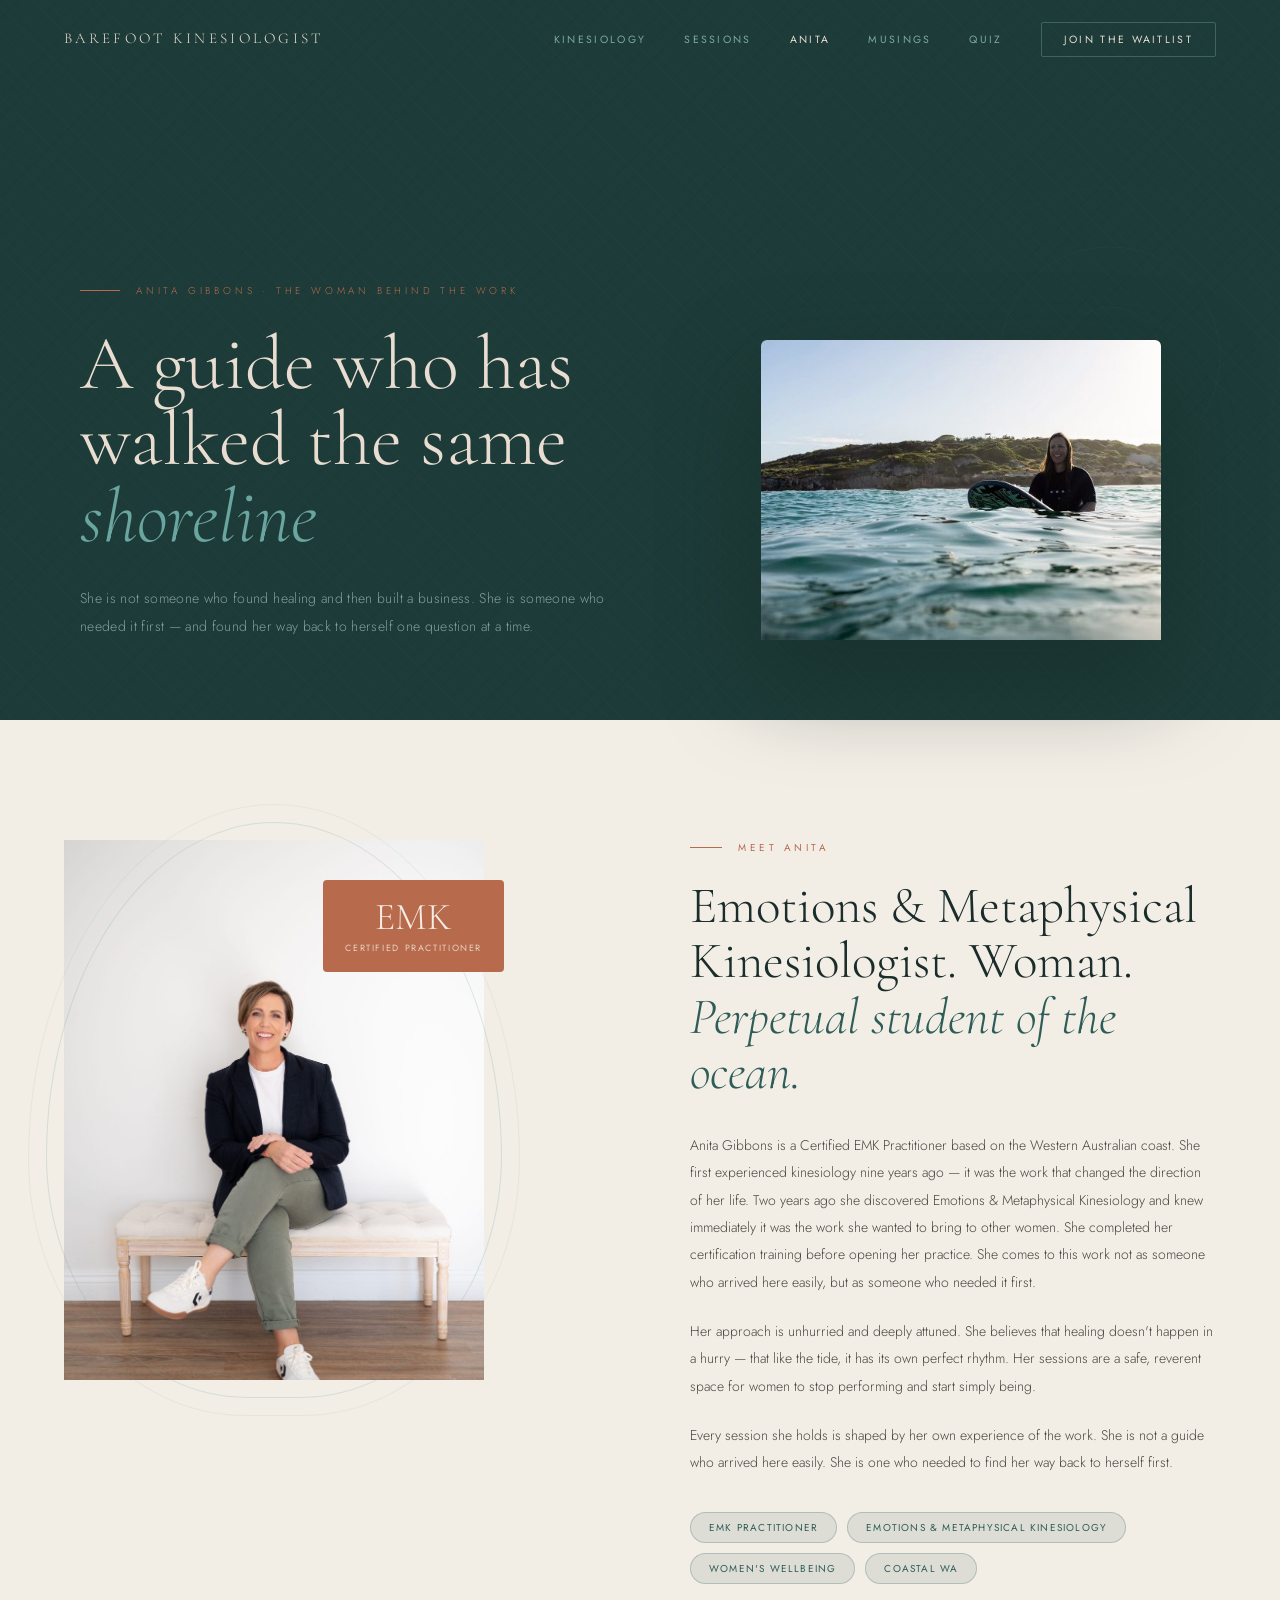
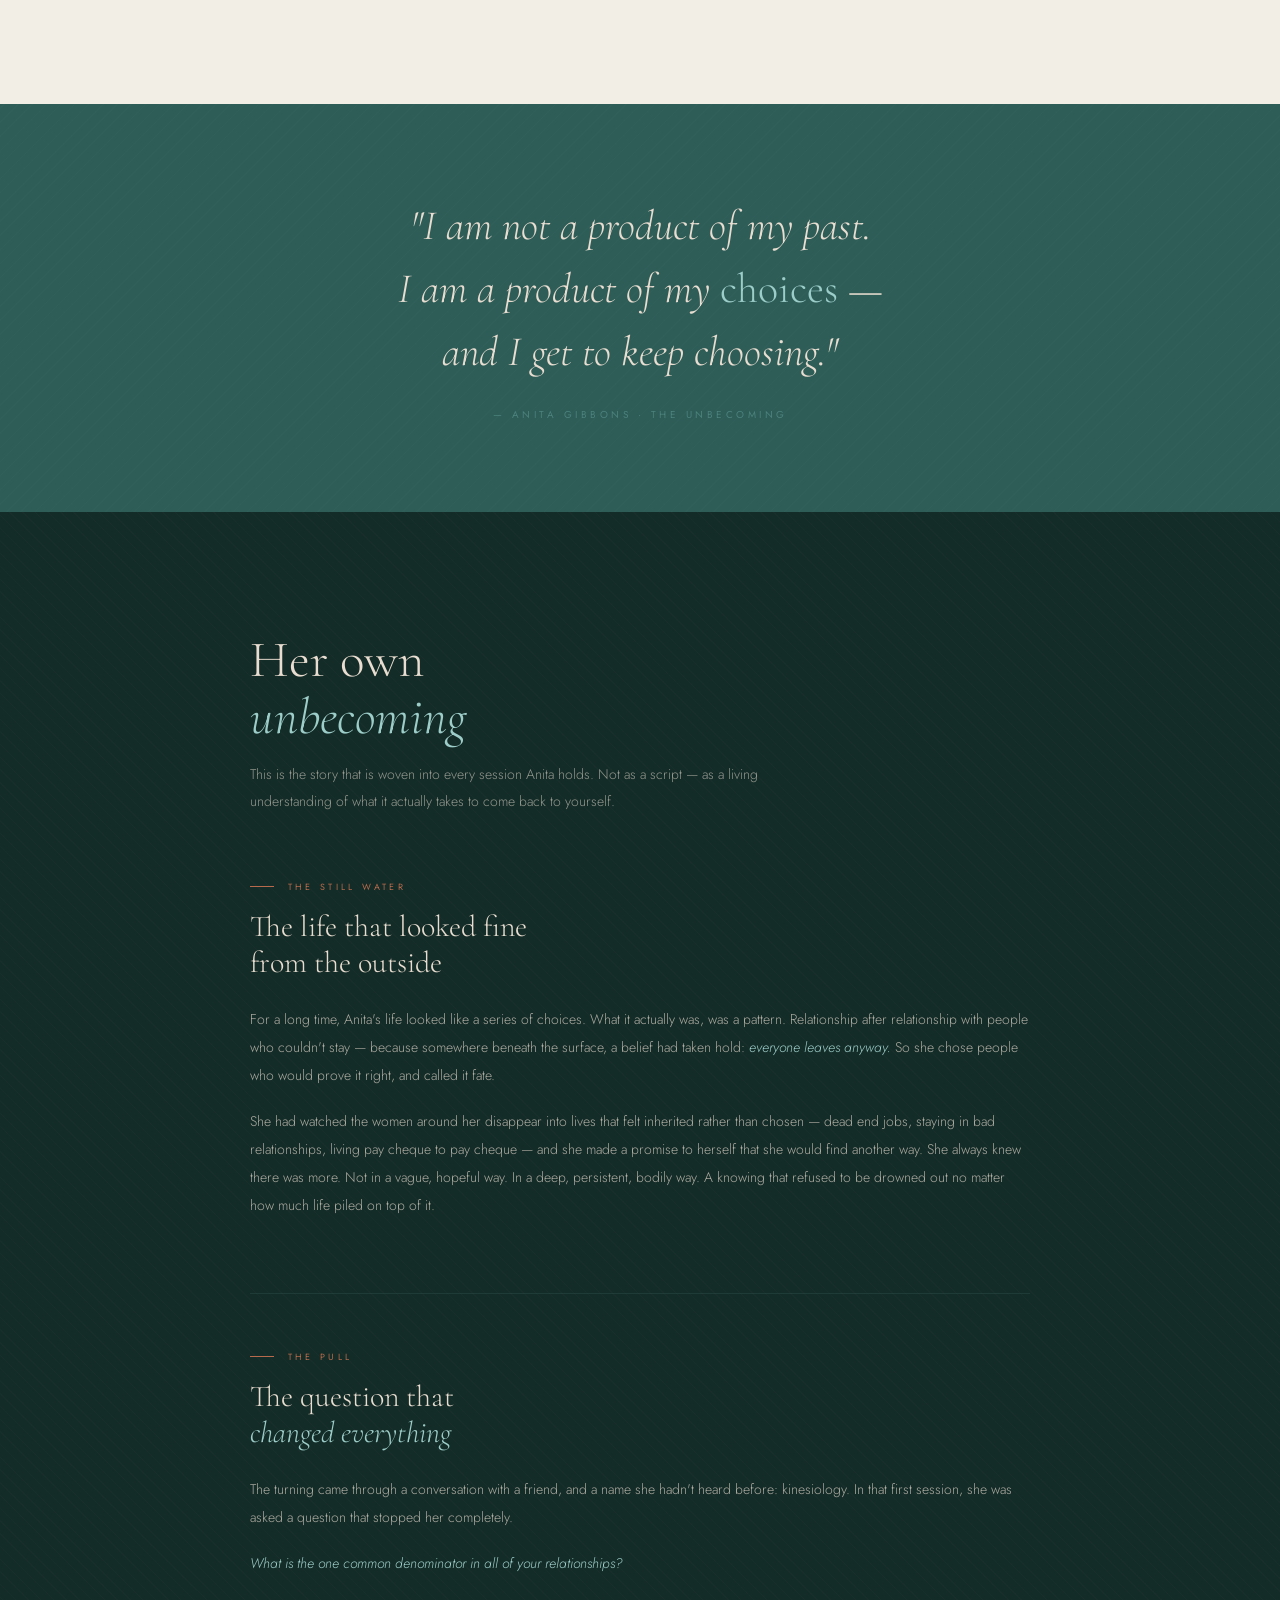
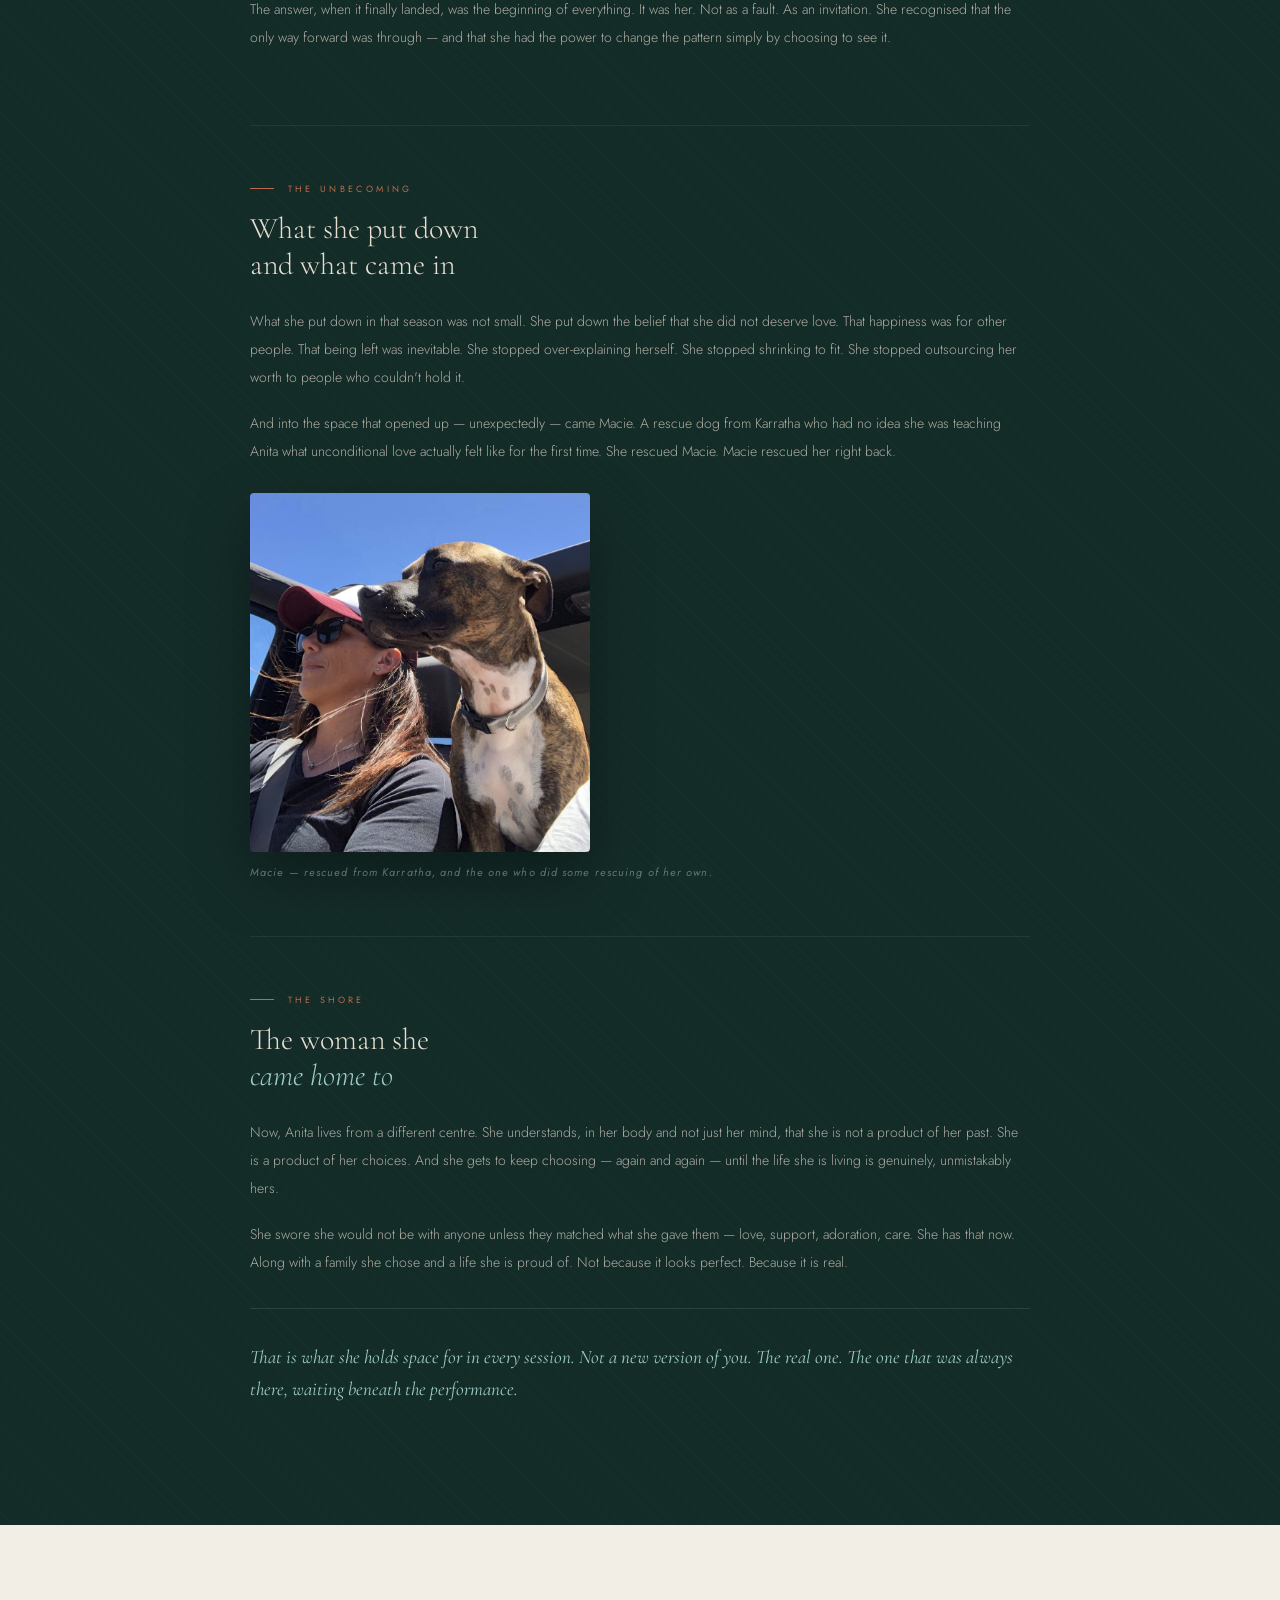
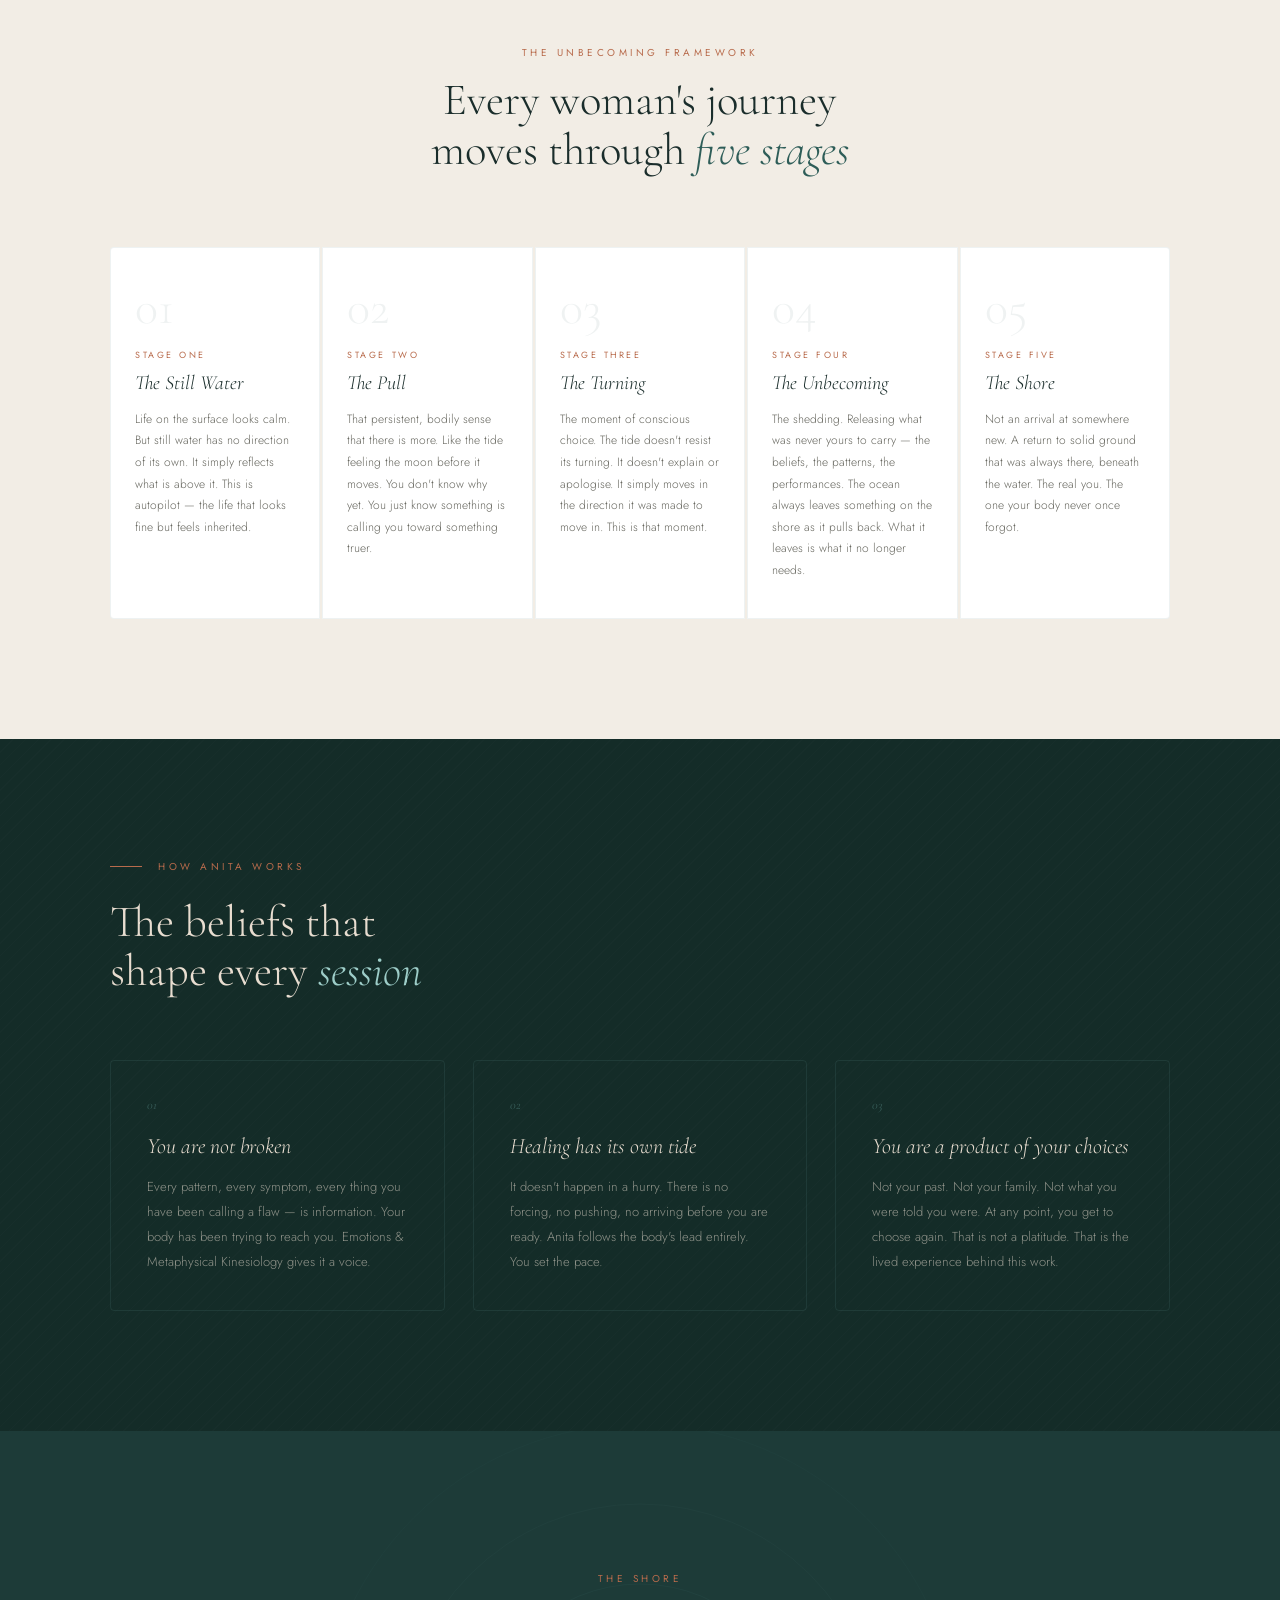
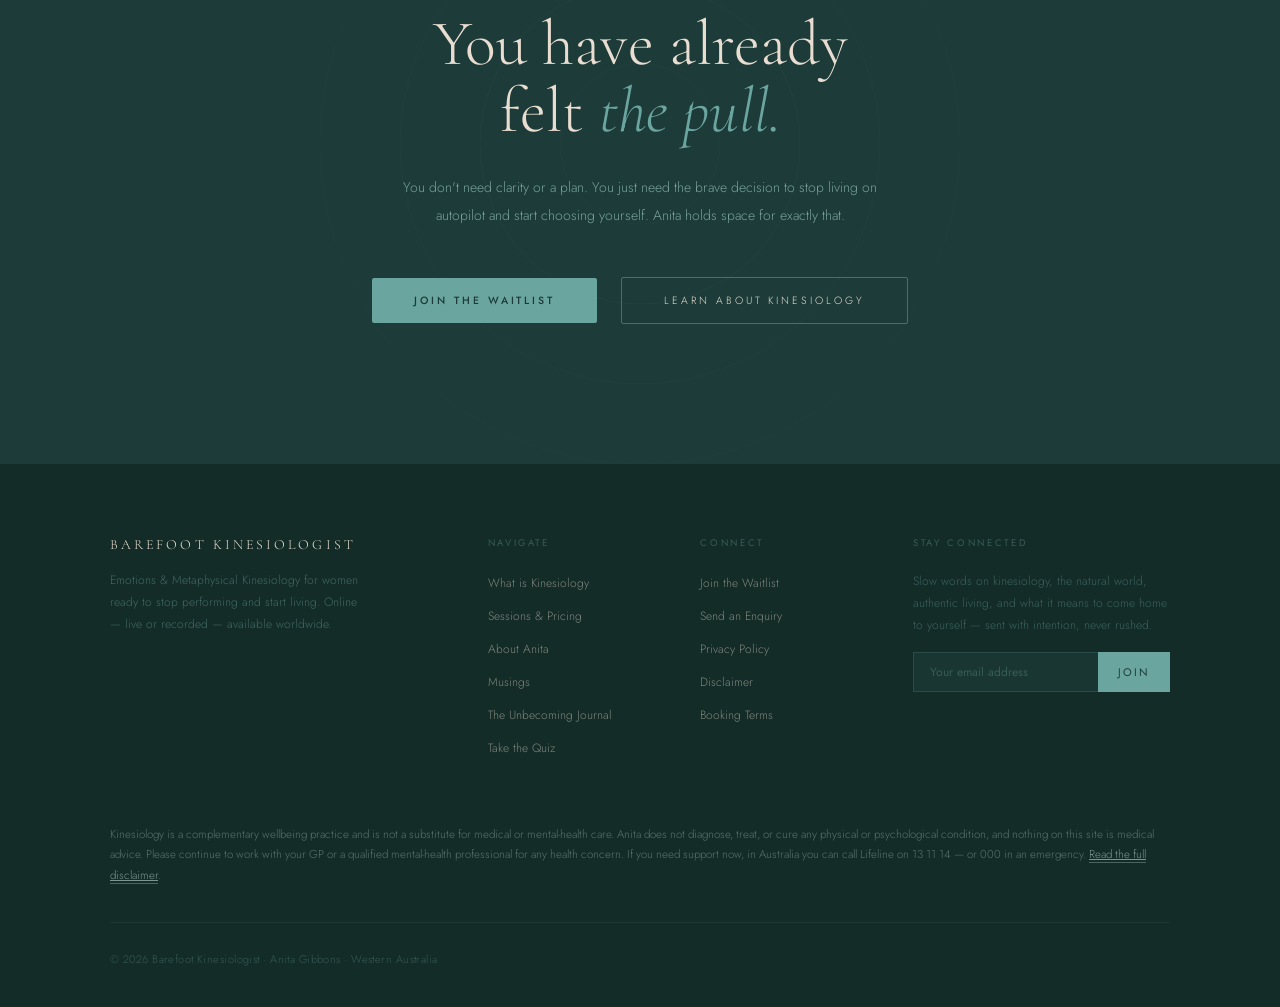
==== commit 1e9be661: "Rename about_7.html to about.html" ====
--- a/about.html
+++ b/about.html
@@ -63,8 +63,24 @@
 #page-hero{
   min-height:80vh;background:var(--dark);
   display:flex;flex-direction:column;justify-content:flex-end;
-  position:relative;overflow:hidden;padding:0 64px 80px;
-}
+  position:relative;padding:0 64px 0;
+}
+.page-hero-inner{
+  max-width:1120px;margin:0 auto;width:100%;
+  display:grid;grid-template-columns:1.1fr 0.9fr;
+  gap:56px;align-items:end;position:relative;z-index:2;
+  padding-bottom:80px;
+}
+.page-hero-photo-wrap{
+  position:relative;align-self:end;
+  display:flex;justify-content:center;
+}
+.page-hero-photo{
+  width:100%;max-width:400px;aspect-ratio:4/3;
+  border-radius:6px 6px 0 0;overflow:hidden;
+  box-shadow:0 40px 90px rgba(20,44,40,.55);
+}
+.page-hero-photo img{width:100%;height:100%;object-fit:cover;object-position:70% 25%;}
 .hero-grain{
   position:absolute;inset:0;pointer-events:none;
   background-image:repeating-linear-gradient(45deg,rgba(255,255,255,.011) 0,rgba(255,255,255,.011) 1px,transparent 1px,transparent 9px),
@@ -520,17 +536,24 @@
       <line x1="20" y1="250" x2="480" y2="250" stroke="rgba(107,165,160,0.04)" stroke-width="0.5"/>
     </svg>
   </div>
-  <div class="hero-content">
-    <div class="hero-eyebrow">
-      <div class="hero-eyebrow-line"></div>
-      <span>Anita Gibbons · The woman behind the work</span>
-    </div>
-    <h1 class="hero-headline">
-      A guide who has<br>walked the same <em>shoreline</em>
-    </h1>
-    <p class="hero-sub">
-      She is not someone who found healing and then built a business. She is someone who needed it first — and found her way back to herself one question at a time.
-    </p>
+  <div class="page-hero-inner">
+    <div class="hero-content">
+      <div class="hero-eyebrow">
+        <div class="hero-eyebrow-line"></div>
+        <span>Anita Gibbons · The woman behind the work</span>
+      </div>
+      <h1 class="hero-headline">
+        A guide who has<br>walked the same <em>shoreline</em>
+      </h1>
+      <p class="hero-sub">
+        She is not someone who found healing and then built a business. She is someone who needed it first — and found her way back to herself one question at a time.
+      </p>
+    </div>
+    <div class="page-hero-photo-wrap">
+      <div class="page-hero-photo">
+        <img src="images/anita-surfing.jpg" alt="Anita Gibbons sitting calmly on a surfboard in golden evening light">
+      </div>
+    </div>
   </div>
 </section>
 
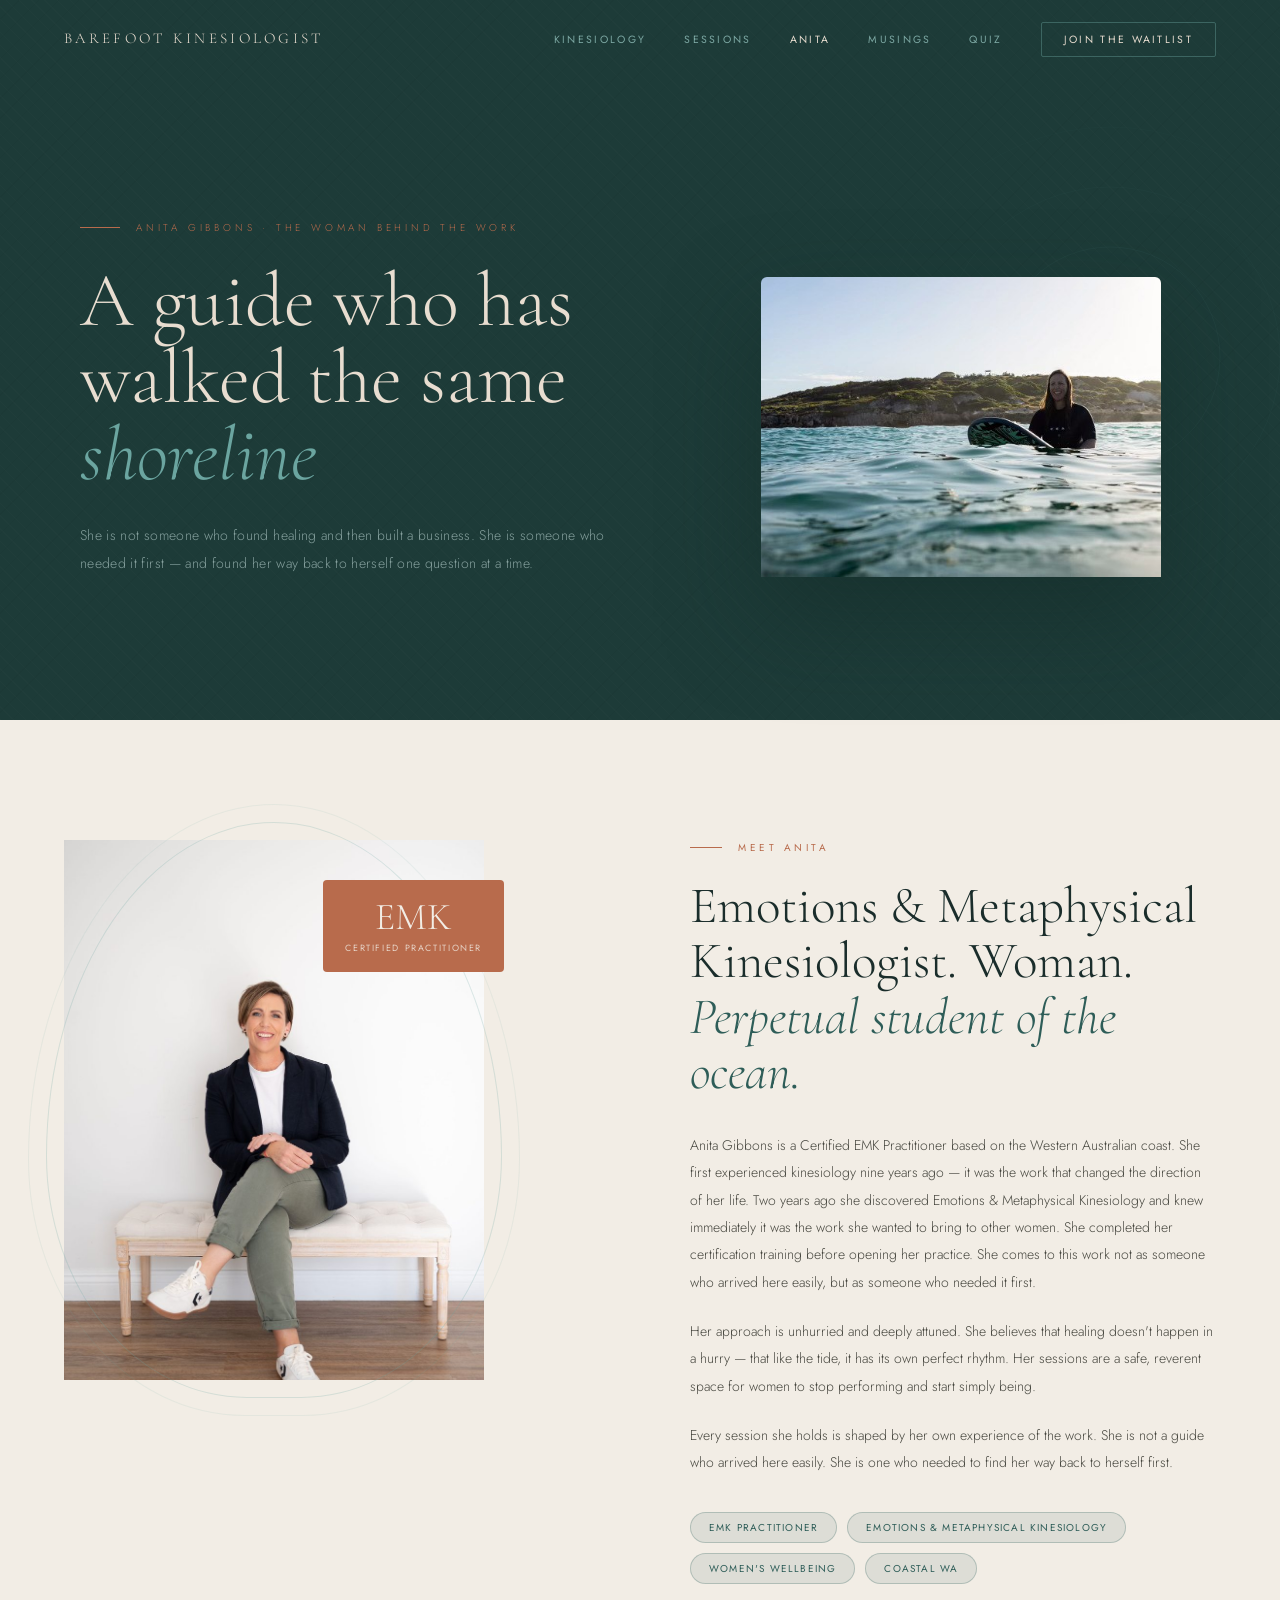
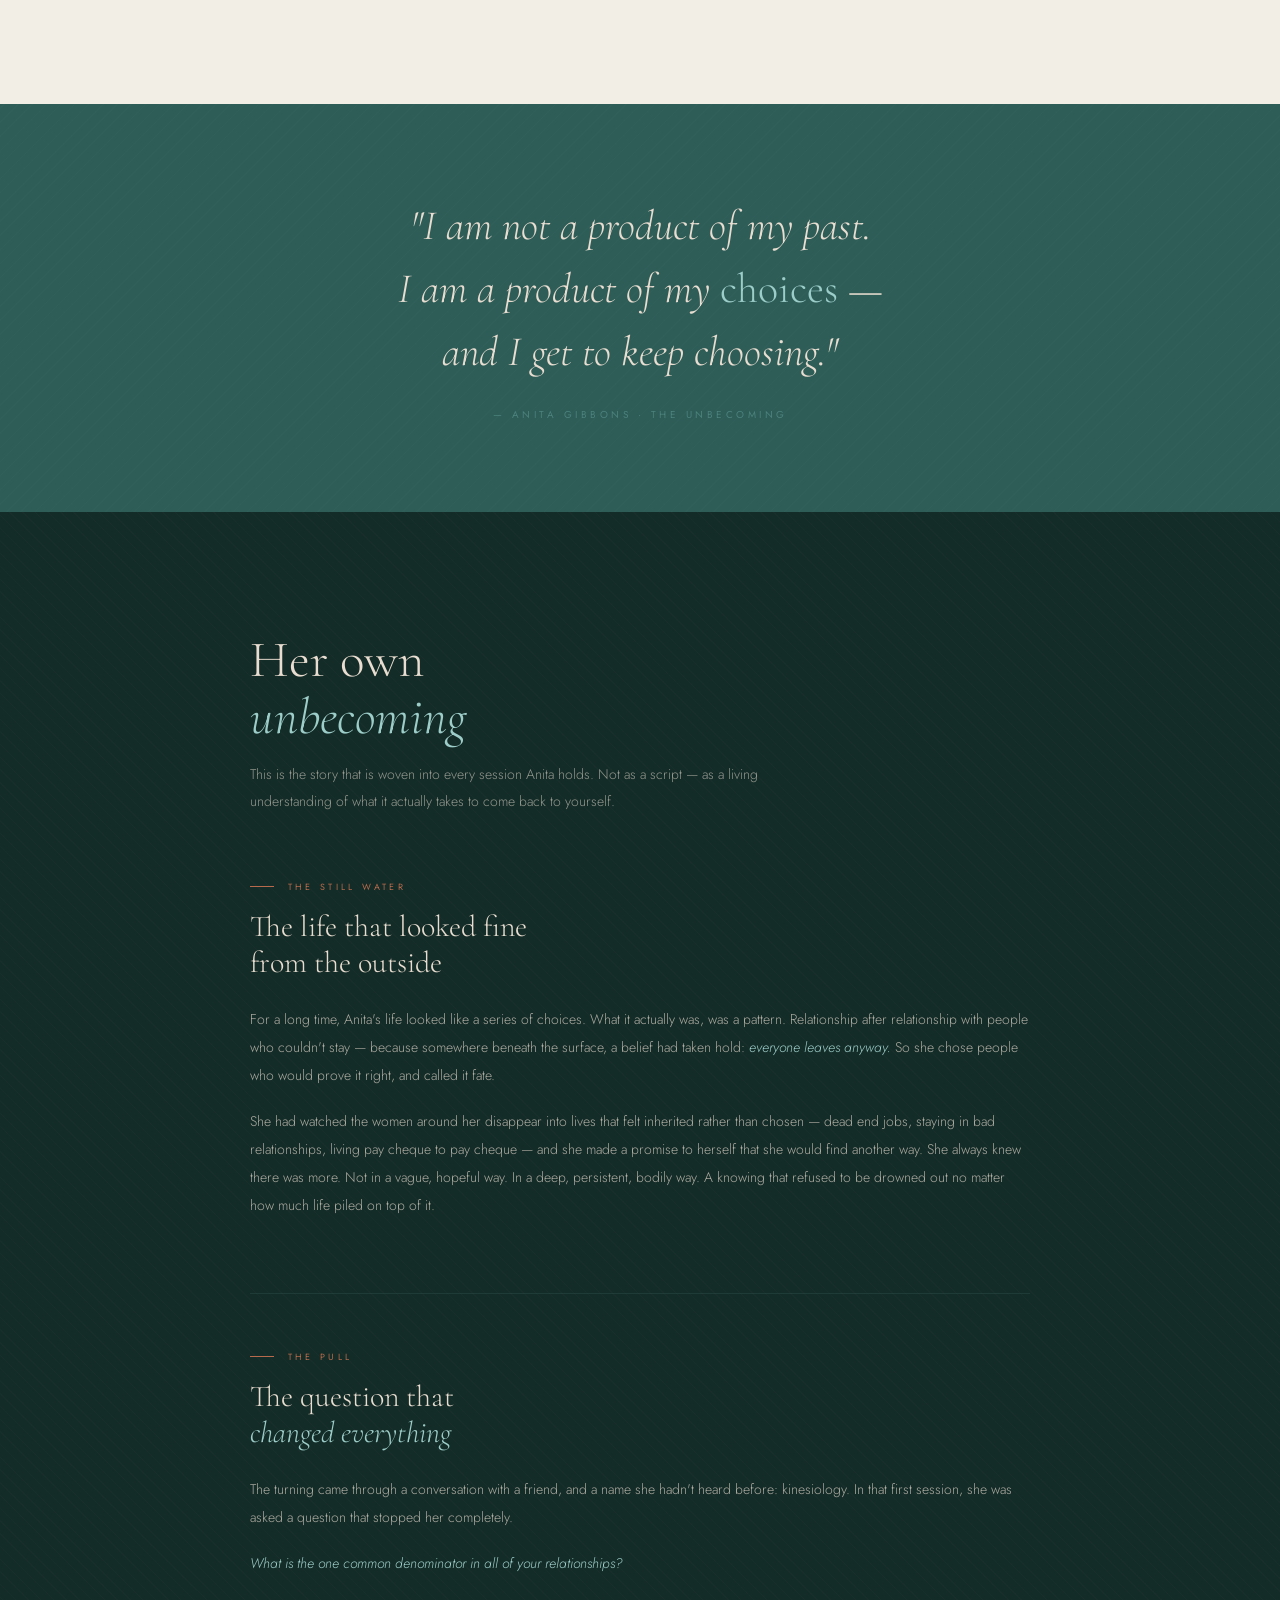
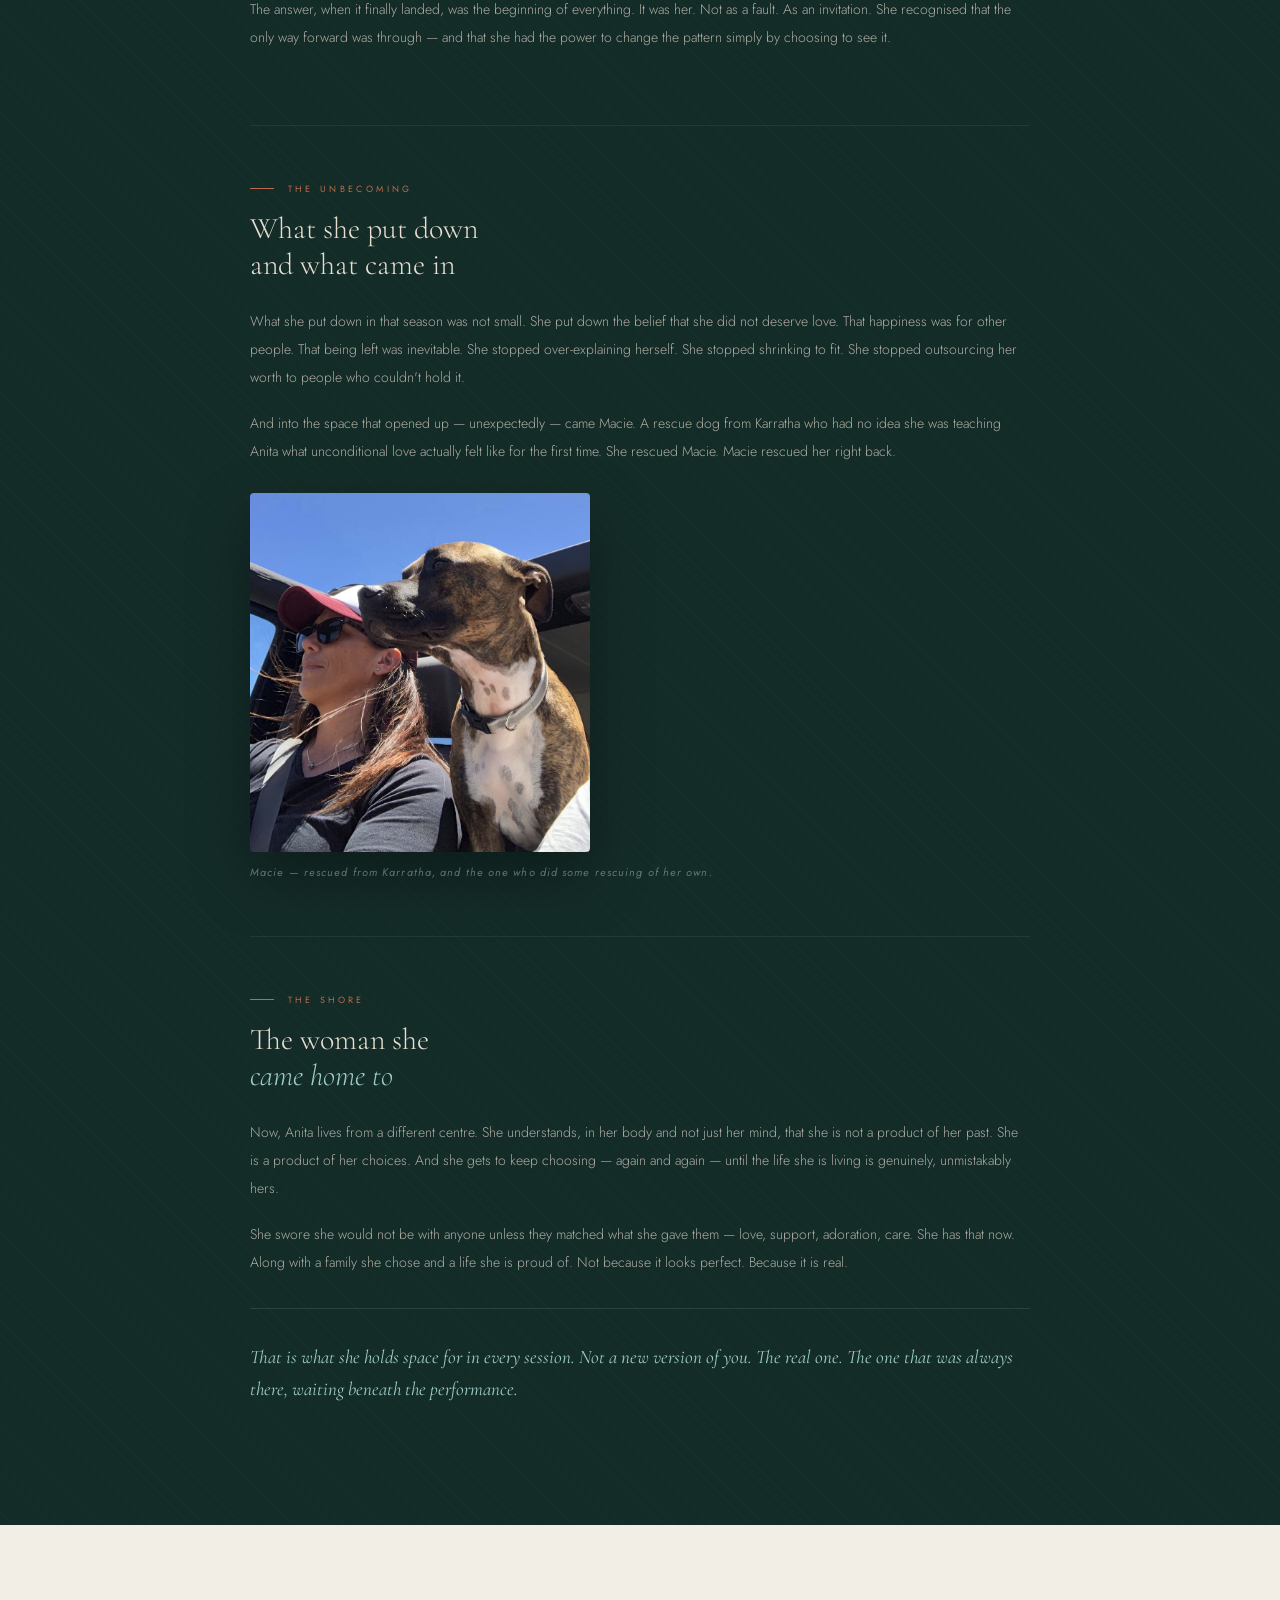
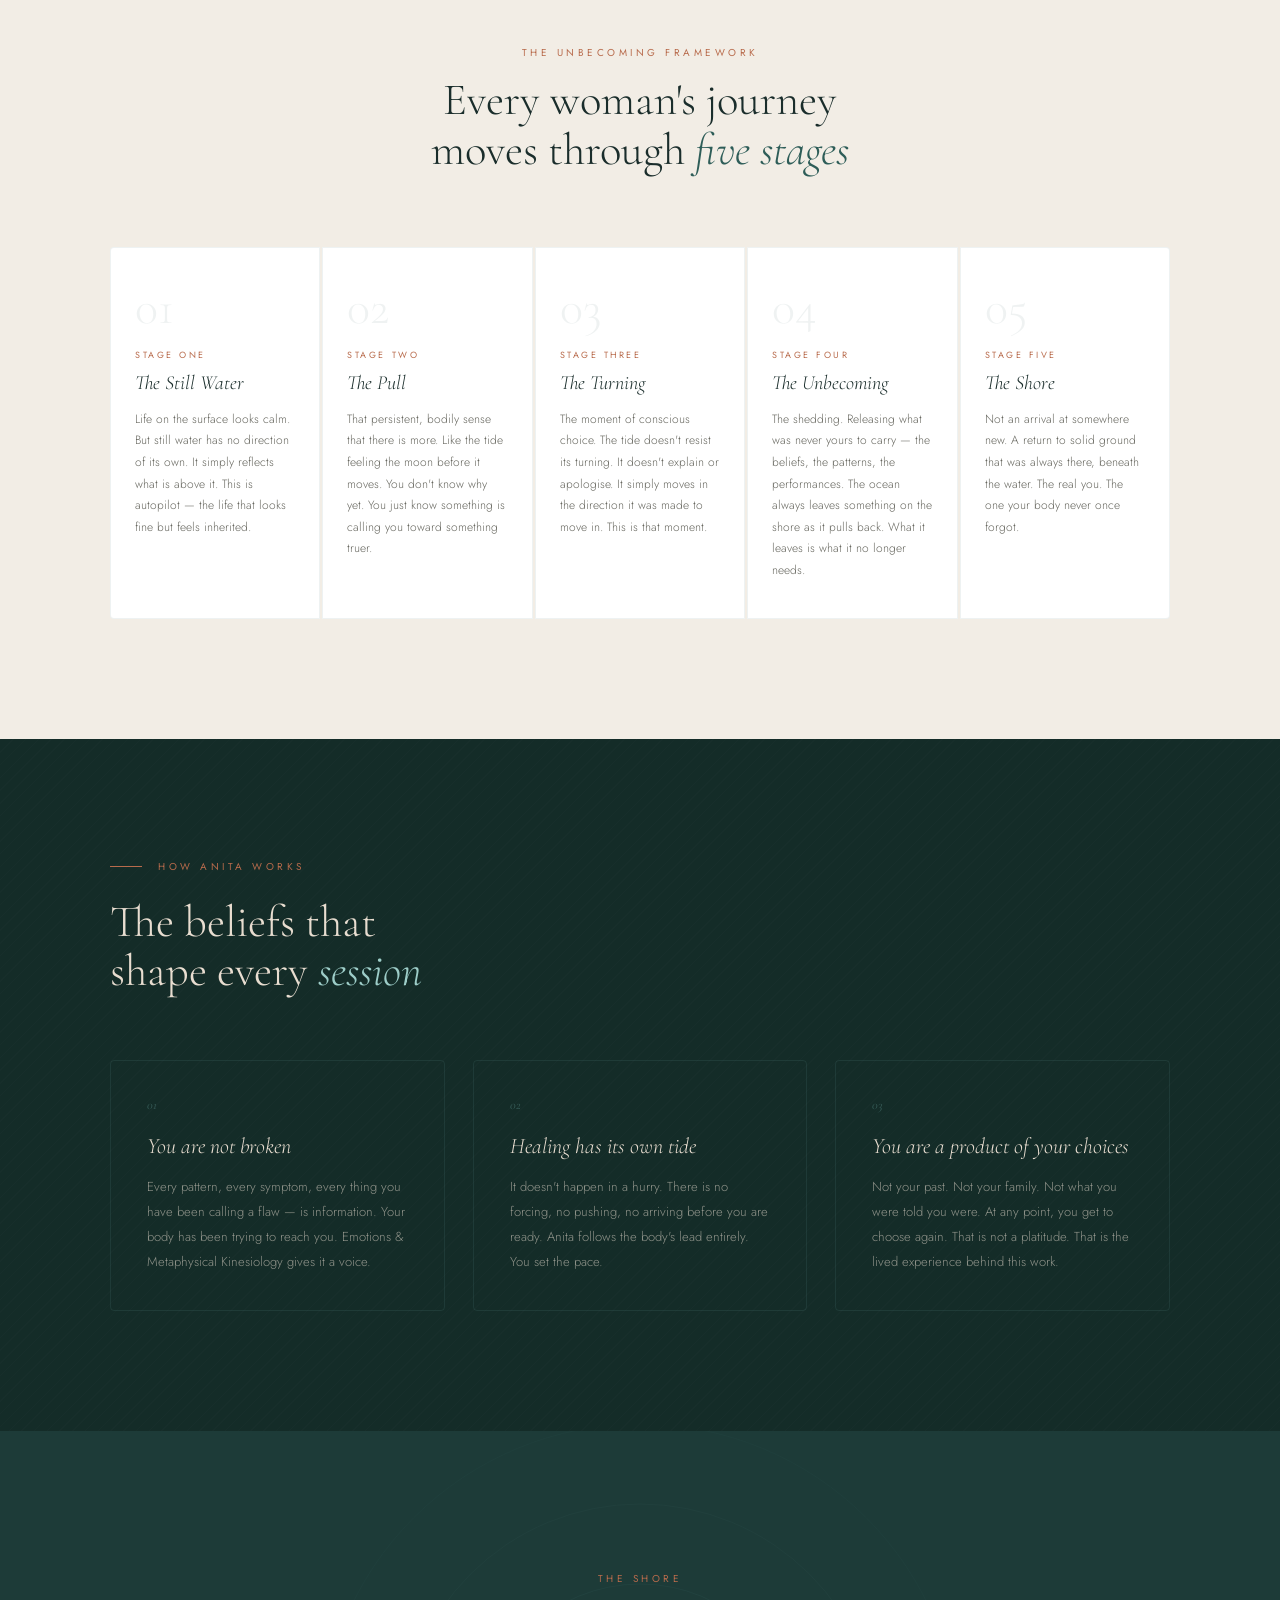
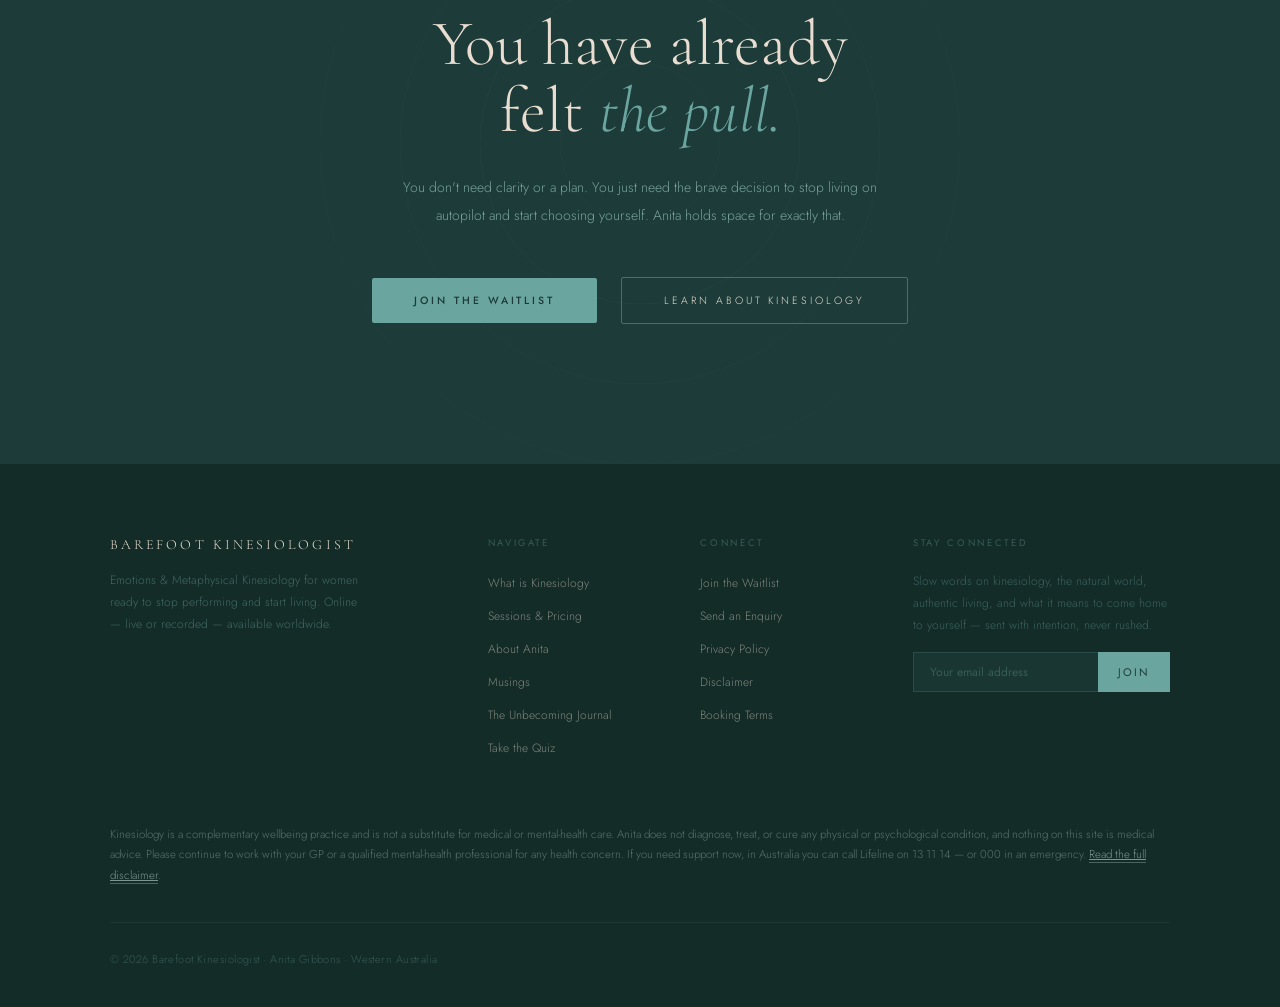
==== commit b918bfe0: "Add files via upload" ====
--- a/about.html
+++ b/about.html
@@ -62,8 +62,7 @@
 /* === PAGE HERO === */
 #page-hero{
   min-height:80vh;background:var(--dark);
-  display:flex;flex-direction:column;justify-content:flex-end;
-  position:relative;padding:0 64px 0;
+  position:relative;padding:220px 64px 0;
 }
 .page-hero-inner{
   max-width:1120px;margin:0 auto;width:100%;
--- a/mobile.css
+++ b/mobile.css
@@ -29,7 +29,7 @@
 
   /* --- HERO --- */
   #hero, #page-hero {
-    padding: 0 24px 64px;
+    padding: 140px 24px 64px;
     min-height: 85vh;
   }
   .hero-rings,
